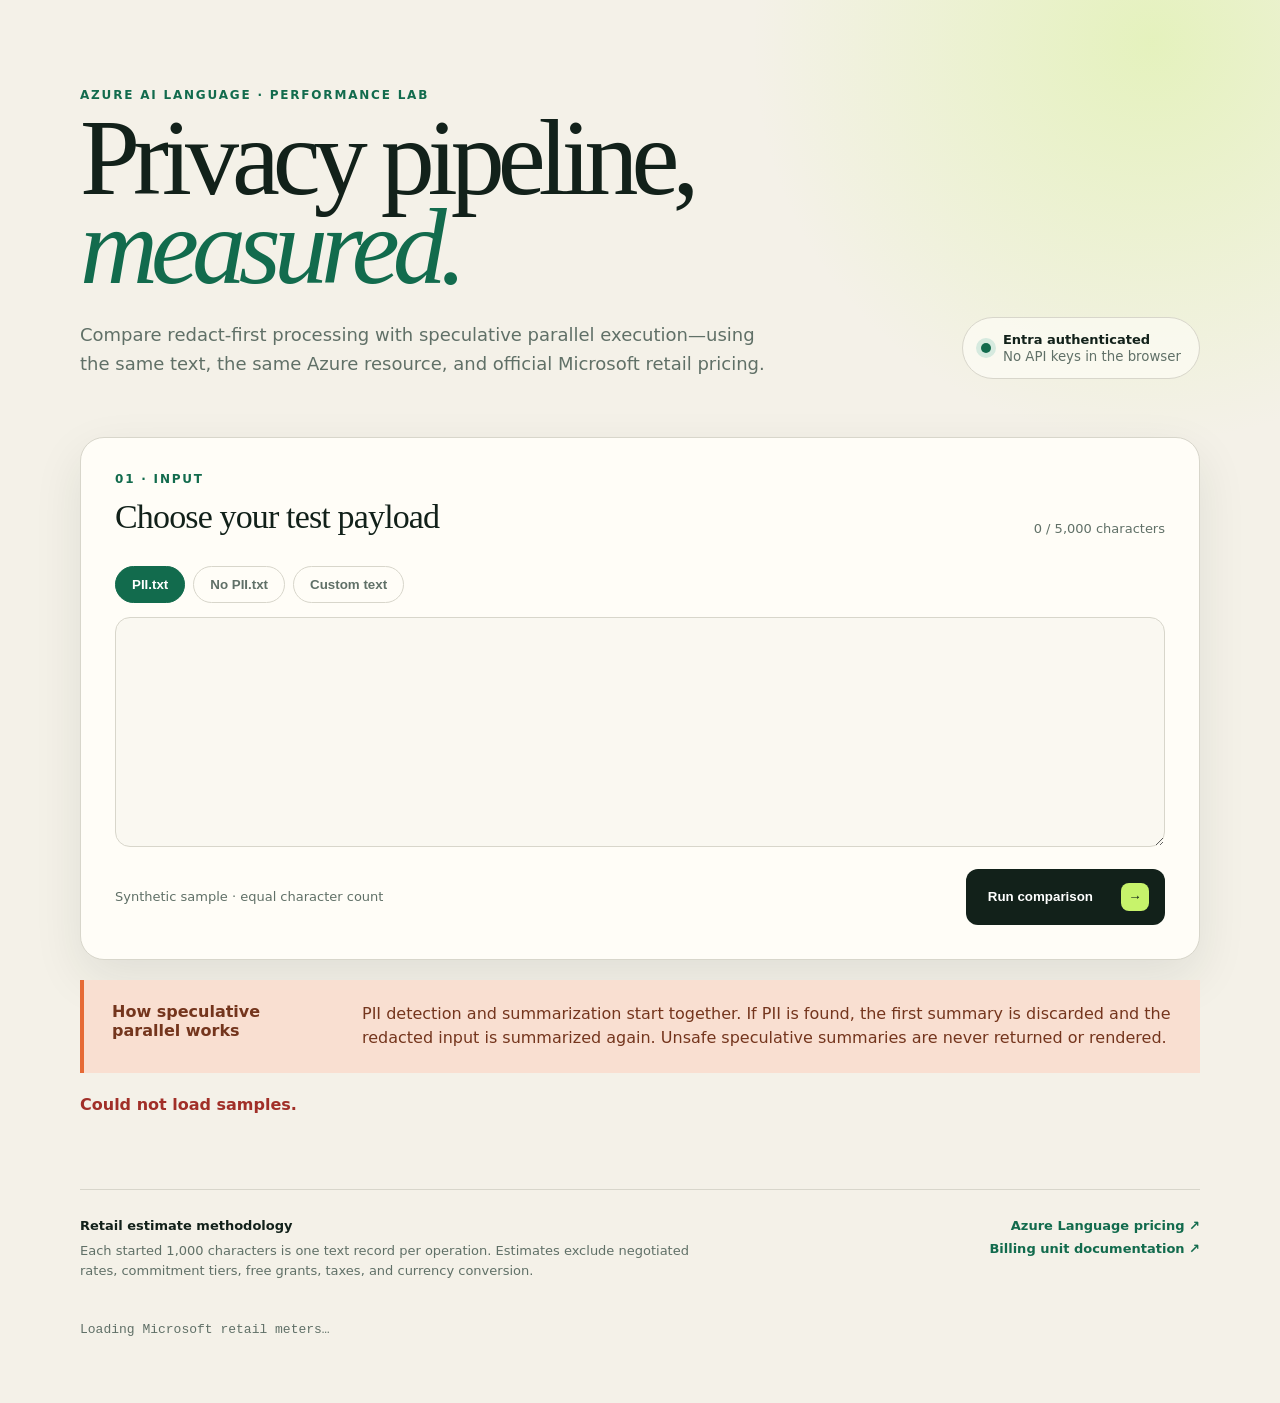
==== static/index.html @ b2132cf0 "feat: add PII pipeline benchmark dashboard Add the FastAPI benchmark, official Azure retail cost est" ====
<!doctype html>
<html lang="en">
<head>
  <meta charset="utf-8">
  <meta name="viewport" content="width=device-width, initial-scale=1">
  <title>PII Pipeline Lab</title>
  <link rel="stylesheet" href="/static/styles.css">
</head>
<body>
  <main>
    <header class="hero">
      <div>
        <p class="eyebrow">Azure AI Language · Performance Lab</p>
        <h1>Privacy pipeline,<br><span>measured.</span></h1>
        <p class="lede">Compare redact-first processing with speculative parallel execution—using the same text, the same Azure resource, and official Microsoft retail pricing.</p>
      </div>
      <div class="hero-badge">
        <span class="pulse"></span>
        <div><strong>Entra authenticated</strong><small>No API keys in the browser</small></div>
      </div>
    </header>

    <section class="panel input-panel">
      <div class="section-heading">
        <div>
          <p class="step">01 · INPUT</p>
          <h2>Choose your test payload</h2>
        </div>
        <span id="character-count" class="character-count">0 / 5,000 characters</span>
      </div>
      <div class="source-tabs" role="group" aria-label="Input source">
        <button class="source-tab active" data-source="pii">PII.txt</button>
        <button class="source-tab" data-source="no_pii">No PII.txt</button>
        <button class="source-tab" data-source="custom">Custom text</button>
      </div>
      <textarea id="input-text" maxlength="5000" aria-label="Benchmark text" spellcheck="true"></textarea>
      <div class="input-footer">
        <p id="sample-note">Synthetic sample · equal character count</p>
        <button id="run-button" class="run-button">
          <span>Run comparison</span>
          <span class="arrow">→</span>
        </button>
      </div>
    </section>

    <section class="privacy-note">
      <strong>How speculative parallel works</strong>
      <p>PII detection and summarization start together. If PII is found, the first summary is discarded and the redacted input is summarized again. Unsafe speculative summaries are never returned or rendered.</p>
    </section>

    <section id="status" class="status" aria-live="polite"></section>

    <section id="results" class="results hidden">
      <div class="section-heading results-heading">
        <div>
          <p class="step">02 · RESULTS</p>
          <h2>Price meets performance</h2>
        </div>
        <div id="speedup-badge" class="speedup-badge"></div>
      </div>

      <div class="comparison-grid">
        <article class="result-card sequential">
          <div class="card-label"><span>A</span> Sequential</div>
          <p class="pipeline-flow">PII → redact → summarize</p>
          <div class="metric"><strong id="sequential-latency">—</strong><span>total latency</span></div>
          <div class="bar-track"><div id="sequential-bar" class="bar"></div></div>
          <div class="card-stats">
            <div><span>Est. retail cost</span><strong id="sequential-cost">—</strong></div>
            <div><span>Azure calls</span><strong id="sequential-calls">—</strong></div>
            <div><span>Text records</span><strong id="sequential-records">—</strong></div>
          </div>
        </article>

        <article class="result-card parallel">
          <div class="card-label"><span>B</span> Speculative parallel</div>
          <p class="pipeline-flow">PII ∥ summarize → conditional retry</p>
          <div class="metric"><strong id="parallel-latency">—</strong><span>total latency</span></div>
          <div class="bar-track"><div id="parallel-bar" class="bar"></div></div>
          <div class="card-stats">
            <div><span>Est. retail cost</span><strong id="parallel-cost">—</strong></div>
            <div><span>Azure calls</span><strong id="parallel-calls">—</strong></div>
            <div><span>Text records</span><strong id="parallel-records">—</strong></div>
          </div>
        </article>
      </div>

      <div class="detail-grid">
        <article class="panel detail-panel">
          <p class="step">OPERATION TIMELINE</p>
          <div id="timing-table"></div>
        </article>
        <article class="panel detail-panel">
          <p class="step">PRIVACY OUTCOME</p>
          <div id="privacy-outcome"></div>
        </article>
      </div>

      <div class="summary-grid">
        <article class="panel summary-panel">
          <p class="step">SEQUENTIAL SUMMARY</p>
          <p id="sequential-summary"></p>
        </article>
        <article class="panel summary-panel">
          <p class="step">PARALLEL SUMMARY</p>
          <p id="parallel-summary"></p>
        </article>
      </div>

      <article id="redacted-panel" class="panel redacted-panel">
        <p class="step">REDACTED INPUT</p>
        <p id="redacted-text"></p>
      </article>
    </section>

    <footer>
      <div>
        <strong>Retail estimate methodology</strong>
        <p>Each started 1,000 characters is one text record per operation. Estimates exclude negotiated rates, commitment tiers, free grants, taxes, and currency conversion.</p>
      </div>
      <div class="source-links">
        <a id="pricing-link" href="https://azure.microsoft.com/pricing/details/language/" target="_blank" rel="noreferrer">Azure Language pricing ↗</a>
        <a id="limits-link" href="https://learn.microsoft.com/azure/ai-services/language-service/concepts/data-limits" target="_blank" rel="noreferrer">Billing unit documentation ↗</a>
      </div>
      <p id="meter-note" class="meter-note">Loading Microsoft retail meters…</p>
    </footer>
  </main>
  <script src="/static/app.js" defer></script>
</body>
</html>
---- static/styles.css ----
:root {
  --ink: #12211a;
  --muted: #607067;
  --paper: #f4f1e8;
  --panel: #fffdf7;
  --line: #d8d6cb;
  --green: #126b4d;
  --green-soft: #d6eadf;
  --lime: #c7f36b;
  --orange: #e66a35;
  --orange-soft: #f9dfd1;
  --shadow: 0 18px 50px rgba(24, 45, 34, .09);
}

* { box-sizing: border-box; }
body {
  margin: 0;
  color: var(--ink);
  background:
    radial-gradient(circle at 90% 3%, rgba(199, 243, 107, .34), transparent 25rem),
    var(--paper);
  font-family: Inter, ui-sans-serif, system-ui, -apple-system, BlinkMacSystemFont, "Segoe UI", sans-serif;
}
main { width: min(1120px, calc(100% - 40px)); margin: 0 auto; }
.hero {
  display: grid;
  grid-template-columns: 1fr auto;
  align-items: end;
  gap: 32px;
  padding: 88px 0 58px;
}
.eyebrow, .step {
  margin: 0 0 12px;
  color: var(--green);
  font-size: 12px;
  font-weight: 800;
  letter-spacing: .15em;
  text-transform: uppercase;
}
h1 {
  max-width: 760px;
  margin: 0;
  font-family: Georgia, "Times New Roman", serif;
  font-size: clamp(56px, 9vw, 108px);
  font-weight: 500;
  letter-spacing: -.065em;
  line-height: .82;
}
h1 span { color: var(--green); font-style: italic; }
.lede { max-width: 690px; margin: 30px 0 0; color: var(--muted); font-size: 18px; line-height: 1.6; }
.hero-badge {
  display: flex;
  gap: 12px;
  align-items: center;
  padding: 14px 18px;
  border: 1px solid var(--line);
  border-radius: 100px;
  background: rgba(255, 253, 247, .65);
  white-space: nowrap;
}
.hero-badge strong, .hero-badge small { display: block; }
.hero-badge strong { font-size: 13px; }
.hero-badge small { margin-top: 2px; color: var(--muted); }
.pulse { width: 10px; height: 10px; border-radius: 50%; background: var(--green); box-shadow: 0 0 0 5px var(--green-soft); }
.panel {
  border: 1px solid var(--line);
  border-radius: 24px;
  background: var(--panel);
  box-shadow: var(--shadow);
}
.input-panel { padding: 34px; }
.section-heading { display: flex; justify-content: space-between; gap: 24px; align-items: end; }
h2 { margin: 0; font-family: Georgia, serif; font-size: 34px; font-weight: 500; letter-spacing: -.025em; }
.character-count { color: var(--muted); font-size: 13px; }
.source-tabs { display: flex; gap: 8px; margin: 30px 0 14px; }
.source-tab {
  padding: 10px 16px;
  border: 1px solid var(--line);
  border-radius: 99px;
  color: var(--muted);
  background: transparent;
  cursor: pointer;
  font-weight: 700;
}
.source-tab.active { color: white; border-color: var(--green); background: var(--green); }
textarea {
  width: 100%;
  min-height: 230px;
  resize: vertical;
  padding: 24px;
  border: 1px solid var(--line);
  border-radius: 15px;
  outline: none;
  color: var(--ink);
  background: #faf8f1;
  font: 16px/1.65 ui-monospace, SFMono-Regular, Menlo, monospace;
}
textarea:focus { border-color: var(--green); box-shadow: 0 0 0 3px var(--green-soft); }
.input-footer { display: flex; align-items: center; justify-content: space-between; gap: 18px; margin-top: 18px; }
.input-footer p { margin: 0; color: var(--muted); font-size: 13px; }
.run-button {
  display: flex;
  align-items: center;
  gap: 28px;
  padding: 14px 16px 14px 22px;
  border: 0;
  border-radius: 12px;
  color: white;
  background: var(--ink);
  cursor: pointer;
  font-weight: 800;
}
.run-button:hover { background: var(--green); }
.run-button:disabled { cursor: wait; opacity: .65; }
.arrow { display: grid; width: 28px; height: 28px; place-items: center; border-radius: 8px; color: var(--ink); background: var(--lime); }
.privacy-note {
  display: grid;
  grid-template-columns: 220px 1fr;
  gap: 30px;
  margin: 20px 0 70px;
  padding: 22px 28px;
  border-left: 4px solid var(--orange);
  color: #74351d;
  background: var(--orange-soft);
}
.privacy-note p { margin: 0; line-height: 1.55; }
.status { min-height: 24px; margin: -48px 0 30px; color: var(--green); font-weight: 700; }
.status.error { color: #a12f28; }
.hidden { display: none; }
.results-heading { margin-bottom: 24px; }
.speedup-badge { padding: 10px 16px; border-radius: 99px; color: var(--green); background: var(--green-soft); font-weight: 800; }
.comparison-grid, .detail-grid, .summary-grid { display: grid; grid-template-columns: 1fr 1fr; gap: 20px; }
.result-card { padding: 30px; border-radius: 24px; color: white; box-shadow: var(--shadow); }
.result-card.sequential { background: var(--ink); }
.result-card.parallel { color: var(--ink); background: var(--lime); }
.card-label { display: flex; gap: 10px; align-items: center; font-weight: 800; }
.card-label span { display: grid; width: 28px; height: 28px; place-items: center; border: 1px solid currentColor; border-radius: 50%; }
.pipeline-flow { margin: 12px 0 38px; opacity: .68; font: 13px ui-monospace, monospace; }
.metric strong { display: block; font-family: Georgia, serif; font-size: 55px; font-weight: 500; letter-spacing: -.04em; }
.metric span { opacity: .7; font-size: 13px; }
.bar-track { height: 9px; margin: 22px 0 30px; overflow: hidden; border-radius: 10px; background: rgba(255,255,255,.17); }
.parallel .bar-track { background: rgba(18,33,26,.13); }
.bar { width: 0; height: 100%; border-radius: inherit; background: var(--lime); transition: width .8s ease; }
.parallel .bar { background: var(--green); }
.card-stats { display: grid; grid-template-columns: repeat(3, 1fr); gap: 14px; padding-top: 22px; border-top: 1px solid rgba(255,255,255,.2); }
.parallel .card-stats { border-color: rgba(18,33,26,.15); }
.card-stats span, .card-stats strong { display: block; }
.card-stats span { margin-bottom: 5px; opacity: .65; font-size: 11px; text-transform: uppercase; }
.card-stats strong { font-size: 16px; }
.detail-grid, .summary-grid { margin-top: 20px; }
.detail-panel, .summary-panel, .redacted-panel { padding: 28px; box-shadow: none; }
.timing-row { display: grid; grid-template-columns: 1fr auto; gap: 12px; padding: 12px 0; border-bottom: 1px solid var(--line); }
.timing-row:last-child { border: 0; }
.timing-row span { color: var(--muted); }
.outcome-pill { display: inline-block; margin-bottom: 16px; padding: 8px 12px; border-radius: 8px; color: #74351d; background: var(--orange-soft); font-weight: 800; }
.outcome-pill.safe { color: var(--green); background: var(--green-soft); }
.detail-panel p:last-child, .summary-panel p:last-child, .redacted-panel p:last-child { margin-bottom: 0; line-height: 1.65; }
.redacted-panel { margin-top: 20px; overflow-wrap: anywhere; }
footer {
  display: grid;
  grid-template-columns: 1fr auto;
  gap: 32px;
  margin: 70px 0 35px;
  padding: 28px 0;
  border-top: 1px solid var(--line);
  color: var(--muted);
  font-size: 13px;
}
footer strong { color: var(--ink); }
footer p { max-width: 650px; margin: 8px 0 0; line-height: 1.5; }
.source-links { display: flex; flex-direction: column; gap: 8px; align-items: end; }
.source-links a { color: var(--green); font-weight: 700; text-decoration: none; }
.meter-note { grid-column: 1 / -1; font-family: ui-monospace, monospace; }
@media (max-width: 760px) {
  main { width: min(100% - 24px, 1120px); }
  .hero { grid-template-columns: 1fr; padding-top: 55px; }
  .hero-badge { width: fit-content; }
  .section-heading, .input-footer { align-items: start; flex-direction: column; }
  .run-button { width: 100%; justify-content: space-between; }
  .privacy-note { grid-template-columns: 1fr; gap: 8px; }
  .comparison-grid, .detail-grid, .summary-grid { grid-template-columns: 1fr; }
  .card-stats { gap: 8px; }
  footer { grid-template-columns: 1fr; }
  .source-links { align-items: start; }
}
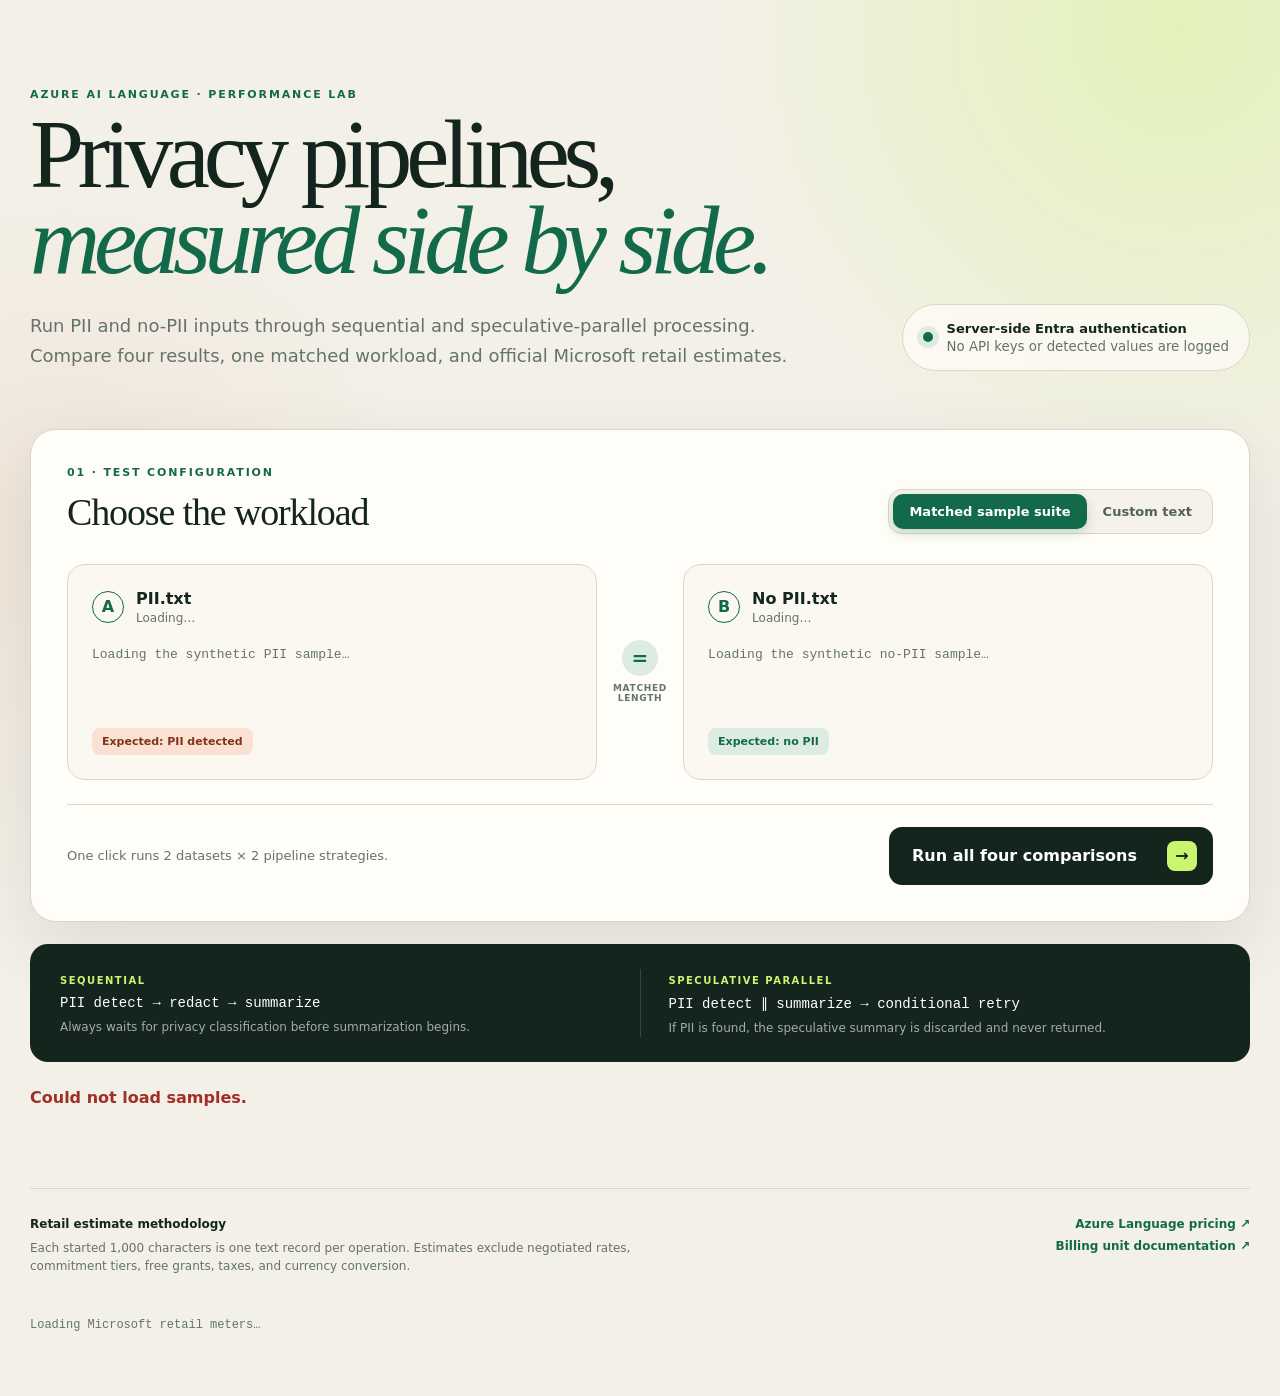
==== commit f4e49f9d: "feat: add four-way PII pipeline comparison Benchmark equal-size PII and no-PII fixtures across seque" ====
--- a/static/index.html
+++ b/static/index.html
@@ -3,114 +3,106 @@
 <head>
   <meta charset="utf-8">
   <meta name="viewport" content="width=device-width, initial-scale=1">
+  <meta name="description" content="Compare sequential and speculative parallel Azure AI Language privacy pipelines.">
   <title>PII Pipeline Lab</title>
+  <link rel="icon" href="data:image/svg+xml,%3Csvg xmlns='http://www.w3.org/2000/svg' viewBox='0 0 64 64'%3E%3Crect width='64' height='64' rx='14' fill='%2313251d'/%3E%3Cpath d='M18 16h17c9 0 15 5 15 13S44 42 35 42h-7v8H18V16zm10 9v8h7c3 0 5-1 5-4s-2-4-5-4h-7z' fill='%23c9f56f'/%3E%3C/svg%3E">
   <link rel="stylesheet" href="/static/styles.css">
 </head>
 <body>
   <main>
     <header class="hero">
-      <div>
+      <div class="hero-copy">
         <p class="eyebrow">Azure AI Language · Performance Lab</p>
-        <h1>Privacy pipeline,<br><span>measured.</span></h1>
-        <p class="lede">Compare redact-first processing with speculative parallel execution—using the same text, the same Azure resource, and official Microsoft retail pricing.</p>
+        <h1>Privacy pipelines,<br><span>measured side by side.</span></h1>
+        <p class="lede">Run PII and no-PII inputs through sequential and speculative-parallel processing. Compare four results, one matched workload, and official Microsoft retail estimates.</p>
       </div>
-      <div class="hero-badge">
-        <span class="pulse"></span>
-        <div><strong>Entra authenticated</strong><small>No API keys in the browser</small></div>
+      <div class="trust-card">
+        <span class="pulse" aria-hidden="true"></span>
+        <div>
+          <strong>Server-side Entra authentication</strong>
+          <small>No API keys or detected values are logged</small>
+        </div>
       </div>
     </header>
 
-    <section class="panel input-panel">
+    <section class="panel launch-panel">
       <div class="section-heading">
         <div>
-          <p class="step">01 · INPUT</p>
-          <h2>Choose your test payload</h2>
+          <p class="step">01 · TEST CONFIGURATION</p>
+          <h2>Choose the workload</h2>
         </div>
+        <div class="mode-switch" role="group" aria-label="Benchmark mode">
+          <button class="mode-button active" data-mode="suite">Matched sample suite</button>
+          <button class="mode-button" data-mode="custom">Custom text</button>
+        </div>
+      </div>
+
+      <div id="suite-config" class="suite-config">
+        <div class="sample-pair">
+          <article class="sample-card pii-sample">
+            <div class="sample-title">
+              <span class="sample-index">A</span>
+              <div><strong>PII.txt</strong><small id="pii-count">Loading…</small></div>
+            </div>
+            <p id="pii-preview">Loading the synthetic PII sample…</p>
+            <span class="sample-tag risk">Expected: PII detected</span>
+          </article>
+          <div class="equal-marker" aria-label="Equal character counts">
+            <span>=</span>
+            <small>matched<br>length</small>
+          </div>
+          <article class="sample-card safe-sample">
+            <div class="sample-title">
+              <span class="sample-index">B</span>
+              <div><strong>No PII.txt</strong><small id="no-pii-count">Loading…</small></div>
+            </div>
+            <p id="no-pii-preview">Loading the synthetic no-PII sample…</p>
+            <span class="sample-tag safe">Expected: no PII</span>
+          </article>
+        </div>
+      </div>
+
+      <div id="custom-config" class="custom-config hidden">
+        <label for="input-text">Text sent to both pipeline strategies</label>
+        <textarea id="input-text" maxlength="5000" spellcheck="true" placeholder="Paste up to 5,000 characters…"></textarea>
         <span id="character-count" class="character-count">0 / 5,000 characters</span>
       </div>
-      <div class="source-tabs" role="group" aria-label="Input source">
-        <button class="source-tab active" data-source="pii">PII.txt</button>
-        <button class="source-tab" data-source="no_pii">No PII.txt</button>
-        <button class="source-tab" data-source="custom">Custom text</button>
-      </div>
-      <textarea id="input-text" maxlength="5000" aria-label="Benchmark text" spellcheck="true"></textarea>
-      <div class="input-footer">
-        <p id="sample-note">Synthetic sample · equal character count</p>
+
+      <div class="launch-footer">
+        <p id="run-note">One click runs 2 datasets × 2 pipeline strategies.</p>
         <button id="run-button" class="run-button">
-          <span>Run comparison</span>
-          <span class="arrow">→</span>
+          <span id="run-label">Run all four comparisons</span>
+          <span class="arrow" aria-hidden="true">→</span>
         </button>
       </div>
     </section>
 
-    <section class="privacy-note">
-      <strong>How speculative parallel works</strong>
-      <p>PII detection and summarization start together. If PII is found, the first summary is discarded and the redacted input is summarized again. Unsafe speculative summaries are never returned or rendered.</p>
+    <section class="method-strip">
+      <article>
+        <span>Sequential</span>
+        <strong>PII detect → redact → summarize</strong>
+        <p>Always waits for privacy classification before summarization begins.</p>
+      </article>
+      <div class="method-divider" aria-hidden="true"></div>
+      <article>
+        <span>Speculative parallel</span>
+        <strong>PII detect ∥ summarize → conditional retry</strong>
+        <p>If PII is found, the speculative summary is discarded and never returned.</p>
+      </article>
     </section>
 
     <section id="status" class="status" aria-live="polite"></section>
 
-    <section id="results" class="results hidden">
+    <section id="results" class="results hidden" aria-live="polite">
       <div class="section-heading results-heading">
         <div>
-          <p class="step">02 · RESULTS</p>
+          <p class="step">02 · MEASURED RESULTS</p>
           <h2>Price meets performance</h2>
         </div>
-        <div id="speedup-badge" class="speedup-badge"></div>
+        <span id="result-context" class="result-context"></span>
       </div>
-
-      <div class="comparison-grid">
-        <article class="result-card sequential">
-          <div class="card-label"><span>A</span> Sequential</div>
-          <p class="pipeline-flow">PII → redact → summarize</p>
-          <div class="metric"><strong id="sequential-latency">—</strong><span>total latency</span></div>
-          <div class="bar-track"><div id="sequential-bar" class="bar"></div></div>
-          <div class="card-stats">
-            <div><span>Est. retail cost</span><strong id="sequential-cost">—</strong></div>
-            <div><span>Azure calls</span><strong id="sequential-calls">—</strong></div>
-            <div><span>Text records</span><strong id="sequential-records">—</strong></div>
-          </div>
-        </article>
-
-        <article class="result-card parallel">
-          <div class="card-label"><span>B</span> Speculative parallel</div>
-          <p class="pipeline-flow">PII ∥ summarize → conditional retry</p>
-          <div class="metric"><strong id="parallel-latency">—</strong><span>total latency</span></div>
-          <div class="bar-track"><div id="parallel-bar" class="bar"></div></div>
-          <div class="card-stats">
-            <div><span>Est. retail cost</span><strong id="parallel-cost">—</strong></div>
-            <div><span>Azure calls</span><strong id="parallel-calls">—</strong></div>
-            <div><span>Text records</span><strong id="parallel-records">—</strong></div>
-          </div>
-        </article>
-      </div>
-
-      <div class="detail-grid">
-        <article class="panel detail-panel">
-          <p class="step">OPERATION TIMELINE</p>
-          <div id="timing-table"></div>
-        </article>
-        <article class="panel detail-panel">
-          <p class="step">PRIVACY OUTCOME</p>
-          <div id="privacy-outcome"></div>
-        </article>
-      </div>
-
-      <div class="summary-grid">
-        <article class="panel summary-panel">
-          <p class="step">SEQUENTIAL SUMMARY</p>
-          <p id="sequential-summary"></p>
-        </article>
-        <article class="panel summary-panel">
-          <p class="step">PARALLEL SUMMARY</p>
-          <p id="parallel-summary"></p>
-        </article>
-      </div>
-
-      <article id="redacted-panel" class="panel redacted-panel">
-        <p class="step">REDACTED INPUT</p>
-        <p id="redacted-text"></p>
-      </article>
+      <div id="aggregate-metrics" class="aggregate-metrics"></div>
+      <div id="dataset-results" class="dataset-results"></div>
     </section>
 
     <footer>
--- a/static/styles.css
+++ b/static/styles.css
@@ -1,185 +1,286 @@
 :root {
-  --ink: #12211a;
-  --muted: #607067;
-  --paper: #f4f1e8;
+  --ink: #13251d;
+  --muted: #64736b;
+  --paper: #f3f0e7;
   --panel: #fffdf7;
-  --line: #d8d6cb;
-  --green: #126b4d;
-  --green-soft: #d6eadf;
-  --lime: #c7f36b;
-  --orange: #e66a35;
-  --orange-soft: #f9dfd1;
-  --shadow: 0 18px 50px rgba(24, 45, 34, .09);
+  --line: #d9d7cc;
+  --green: #126a4b;
+  --green-dark: #0d4f39;
+  --green-soft: #dcece3;
+  --lime: #c9f56f;
+  --orange: #dc6533;
+  --orange-soft: #fae1d3;
+  --shadow: 0 24px 70px rgba(22, 42, 32, .1);
 }
 
 * { box-sizing: border-box; }
+html { scroll-behavior: smooth; }
 body {
   margin: 0;
   color: var(--ink);
   background:
-    radial-gradient(circle at 90% 3%, rgba(199, 243, 107, .34), transparent 25rem),
+    radial-gradient(circle at 92% 2%, rgba(201, 245, 111, .38), transparent 29rem),
+    radial-gradient(circle at 5% 38%, rgba(220, 101, 51, .08), transparent 22rem),
     var(--paper);
   font-family: Inter, ui-sans-serif, system-ui, -apple-system, BlinkMacSystemFont, "Segoe UI", sans-serif;
 }
-main { width: min(1120px, calc(100% - 40px)); margin: 0 auto; }
+button, textarea { font: inherit; }
+button:focus-visible, textarea:focus-visible { outline: 3px solid rgba(18, 106, 75, .24); outline-offset: 2px; }
+main { width: min(1220px, calc(100% - 48px)); margin: 0 auto; }
+.hidden { display: none !important; }
+
 .hero {
   display: grid;
-  grid-template-columns: 1fr auto;
+  grid-template-columns: minmax(0, 1fr) auto;
   align-items: end;
-  gap: 32px;
+  gap: 40px;
   padding: 88px 0 58px;
 }
 .eyebrow, .step {
-  margin: 0 0 12px;
+  margin: 0 0 11px;
   color: var(--green);
-  font-size: 12px;
-  font-weight: 800;
-  letter-spacing: .15em;
+  font-size: 11px;
+  font-weight: 850;
+  letter-spacing: .17em;
   text-transform: uppercase;
 }
 h1 {
-  max-width: 760px;
+  max-width: 940px;
   margin: 0;
   font-family: Georgia, "Times New Roman", serif;
-  font-size: clamp(56px, 9vw, 108px);
+  font-size: clamp(54px, 7.6vw, 102px);
   font-weight: 500;
   letter-spacing: -.065em;
-  line-height: .82;
+  line-height: .88;
 }
 h1 span { color: var(--green); font-style: italic; }
-.lede { max-width: 690px; margin: 30px 0 0; color: var(--muted); font-size: 18px; line-height: 1.6; }
-.hero-badge {
+.lede { max-width: 760px; margin: 28px 0 0; color: var(--muted); font-size: 18px; line-height: 1.65; }
+.trust-card {
   display: flex;
-  gap: 12px;
+  gap: 14px;
   align-items: center;
-  padding: 14px 18px;
+  padding: 16px 20px;
   border: 1px solid var(--line);
   border-radius: 100px;
-  background: rgba(255, 253, 247, .65);
+  background: rgba(255, 253, 247, .72);
+  backdrop-filter: blur(10px);
   white-space: nowrap;
 }
-.hero-badge strong, .hero-badge small { display: block; }
-.hero-badge strong { font-size: 13px; }
-.hero-badge small { margin-top: 2px; color: var(--muted); }
-.pulse { width: 10px; height: 10px; border-radius: 50%; background: var(--green); box-shadow: 0 0 0 5px var(--green-soft); }
+.trust-card strong, .trust-card small { display: block; }
+.trust-card strong { font-size: 13px; }
+.trust-card small { margin-top: 3px; color: var(--muted); }
+.pulse { width: 10px; height: 10px; border-radius: 50%; background: var(--green); box-shadow: 0 0 0 6px var(--green-soft); }
+
 .panel {
   border: 1px solid var(--line);
-  border-radius: 24px;
+  border-radius: 26px;
   background: var(--panel);
   box-shadow: var(--shadow);
 }
-.input-panel { padding: 34px; }
+.launch-panel { padding: 36px; }
 .section-heading { display: flex; justify-content: space-between; gap: 24px; align-items: end; }
-h2 { margin: 0; font-family: Georgia, serif; font-size: 34px; font-weight: 500; letter-spacing: -.025em; }
-.character-count { color: var(--muted); font-size: 13px; }
-.source-tabs { display: flex; gap: 8px; margin: 30px 0 14px; }
-.source-tab {
+h2 { margin: 0; font-family: Georgia, serif; font-size: 38px; font-weight: 500; letter-spacing: -.03em; }
+.mode-switch { display: flex; padding: 4px; border: 1px solid var(--line); border-radius: 14px; background: #f5f2e9; }
+.mode-button {
   padding: 10px 16px;
-  border: 1px solid var(--line);
-  border-radius: 99px;
-  color: var(--muted);
+  border: 0;
+  border-radius: 10px;
+  color: #536159;
   background: transparent;
   cursor: pointer;
-  font-weight: 700;
-}
-.source-tab.active { color: white; border-color: var(--green); background: var(--green); }
+  font-size: 13px;
+  font-weight: 800;
+}
+.mode-button.active { color: white; background: var(--green); box-shadow: 0 4px 12px rgba(18, 106, 75, .2); }
+.suite-config { margin-top: 30px; }
+.sample-pair { display: grid; grid-template-columns: 1fr auto 1fr; align-items: stretch; gap: 16px; }
+.sample-card { padding: 24px; border: 1px solid var(--line); border-radius: 18px; background: #faf8f1; }
+.sample-title { display: flex; gap: 12px; align-items: center; }
+.sample-title strong, .sample-title small { display: block; }
+.sample-title small { margin-top: 3px; color: var(--muted); font-size: 12px; }
+.sample-index, .dataset-number, .pipeline-icon {
+  display: grid;
+  flex: 0 0 auto;
+  width: 32px;
+  height: 32px;
+  place-items: center;
+  border-radius: 50%;
+  font-weight: 850;
+}
+.sample-index { color: var(--green); border: 1px solid var(--green); }
+.sample-card p {
+  display: -webkit-box;
+  min-height: 63px;
+  margin: 20px 0;
+  overflow: hidden;
+  color: var(--muted);
+  font: 13px/1.6 ui-monospace, SFMono-Regular, Menlo, monospace;
+  -webkit-box-orient: vertical;
+  -webkit-line-clamp: 3;
+}
+.sample-tag { display: inline-block; padding: 7px 10px; border-radius: 8px; font-size: 11px; font-weight: 850; }
+.sample-tag.risk { color: #803416; background: var(--orange-soft); }
+.sample-tag.safe { color: var(--green); background: var(--green-soft); }
+.equal-marker { display: grid; align-content: center; justify-items: center; color: var(--muted); text-align: center; }
+.equal-marker span { display: grid; width: 36px; height: 36px; place-items: center; border-radius: 50%; color: var(--green); background: var(--green-soft); font-size: 20px; font-weight: 900; }
+.equal-marker small { margin-top: 7px; font-size: 9px; font-weight: 850; letter-spacing: .08em; text-transform: uppercase; }
+.custom-config { position: relative; margin-top: 28px; }
+.custom-config label { display: block; margin-bottom: 10px; font-size: 13px; font-weight: 800; }
 textarea {
   width: 100%;
   min-height: 230px;
   resize: vertical;
-  padding: 24px;
+  padding: 22px;
   border: 1px solid var(--line);
   border-radius: 15px;
-  outline: none;
   color: var(--ink);
   background: #faf8f1;
-  font: 16px/1.65 ui-monospace, SFMono-Regular, Menlo, monospace;
-}
-textarea:focus { border-color: var(--green); box-shadow: 0 0 0 3px var(--green-soft); }
-.input-footer { display: flex; align-items: center; justify-content: space-between; gap: 18px; margin-top: 18px; }
-.input-footer p { margin: 0; color: var(--muted); font-size: 13px; }
+  font: 15px/1.65 ui-monospace, SFMono-Regular, Menlo, monospace;
+}
+.character-count { display: block; margin-top: 8px; color: var(--muted); font-size: 12px; text-align: right; }
+.launch-footer { display: flex; align-items: center; justify-content: space-between; gap: 20px; margin-top: 24px; padding-top: 22px; border-top: 1px solid var(--line); }
+.launch-footer p { margin: 0; color: var(--muted); font-size: 13px; }
 .run-button {
   display: flex;
   align-items: center;
-  gap: 28px;
-  padding: 14px 16px 14px 22px;
+  gap: 30px;
+  padding: 14px 16px 14px 23px;
   border: 0;
-  border-radius: 12px;
+  border-radius: 13px;
   color: white;
   background: var(--ink);
   cursor: pointer;
-  font-weight: 800;
-}
-.run-button:hover { background: var(--green); }
-.run-button:disabled { cursor: wait; opacity: .65; }
-.arrow { display: grid; width: 28px; height: 28px; place-items: center; border-radius: 8px; color: var(--ink); background: var(--lime); }
-.privacy-note {
-  display: grid;
-  grid-template-columns: 220px 1fr;
-  gap: 30px;
-  margin: 20px 0 70px;
-  padding: 22px 28px;
-  border-left: 4px solid var(--orange);
-  color: #74351d;
-  background: var(--orange-soft);
-}
-.privacy-note p { margin: 0; line-height: 1.55; }
-.status { min-height: 24px; margin: -48px 0 30px; color: var(--green); font-weight: 700; }
+  font-weight: 850;
+  transition: transform .2s ease, background .2s ease;
+}
+.run-button:hover { transform: translateY(-2px); background: var(--green); }
+.run-button:disabled { cursor: wait; opacity: .6; transform: none; }
+.arrow { display: grid; width: 30px; height: 30px; place-items: center; border-radius: 8px; color: var(--ink); background: var(--lime); }
+
+.method-strip {
+  display: grid;
+  grid-template-columns: 1fr auto 1fr;
+  gap: 28px;
+  margin: 22px 0 72px;
+  padding: 25px 30px;
+  border-radius: 18px;
+  color: white;
+  background: var(--ink);
+}
+.method-strip article > span { color: var(--lime); font-size: 10px; font-weight: 850; letter-spacing: .15em; text-transform: uppercase; }
+.method-strip strong { display: block; margin: 7px 0; font: 14px ui-monospace, monospace; }
+.method-strip p { margin: 0; color: rgba(255,255,255,.62); font-size: 12px; line-height: 1.5; }
+.method-divider { width: 1px; background: rgba(255,255,255,.15); }
+.status { min-height: 24px; margin: -46px 0 30px; color: var(--green); font-weight: 800; }
 .status.error { color: #a12f28; }
-.hidden { display: none; }
-.results-heading { margin-bottom: 24px; }
-.speedup-badge { padding: 10px 16px; border-radius: 99px; color: var(--green); background: var(--green-soft); font-weight: 800; }
-.comparison-grid, .detail-grid, .summary-grid { display: grid; grid-template-columns: 1fr 1fr; gap: 20px; }
-.result-card { padding: 30px; border-radius: 24px; color: white; box-shadow: var(--shadow); }
-.result-card.sequential { background: var(--ink); }
-.result-card.parallel { color: var(--ink); background: var(--lime); }
-.card-label { display: flex; gap: 10px; align-items: center; font-weight: 800; }
-.card-label span { display: grid; width: 28px; height: 28px; place-items: center; border: 1px solid currentColor; border-radius: 50%; }
-.pipeline-flow { margin: 12px 0 38px; opacity: .68; font: 13px ui-monospace, monospace; }
-.metric strong { display: block; font-family: Georgia, serif; font-size: 55px; font-weight: 500; letter-spacing: -.04em; }
-.metric span { opacity: .7; font-size: 13px; }
-.bar-track { height: 9px; margin: 22px 0 30px; overflow: hidden; border-radius: 10px; background: rgba(255,255,255,.17); }
-.parallel .bar-track { background: rgba(18,33,26,.13); }
-.bar { width: 0; height: 100%; border-radius: inherit; background: var(--lime); transition: width .8s ease; }
-.parallel .bar { background: var(--green); }
-.card-stats { display: grid; grid-template-columns: repeat(3, 1fr); gap: 14px; padding-top: 22px; border-top: 1px solid rgba(255,255,255,.2); }
-.parallel .card-stats { border-color: rgba(18,33,26,.15); }
-.card-stats span, .card-stats strong { display: block; }
-.card-stats span { margin-bottom: 5px; opacity: .65; font-size: 11px; text-transform: uppercase; }
-.card-stats strong { font-size: 16px; }
-.detail-grid, .summary-grid { margin-top: 20px; }
-.detail-panel, .summary-panel, .redacted-panel { padding: 28px; box-shadow: none; }
-.timing-row { display: grid; grid-template-columns: 1fr auto; gap: 12px; padding: 12px 0; border-bottom: 1px solid var(--line); }
-.timing-row:last-child { border: 0; }
-.timing-row span { color: var(--muted); }
-.outcome-pill { display: inline-block; margin-bottom: 16px; padding: 8px 12px; border-radius: 8px; color: #74351d; background: var(--orange-soft); font-weight: 800; }
-.outcome-pill.safe { color: var(--green); background: var(--green-soft); }
-.detail-panel p:last-child, .summary-panel p:last-child, .redacted-panel p:last-child { margin-bottom: 0; line-height: 1.65; }
-.redacted-panel { margin-top: 20px; overflow-wrap: anywhere; }
+
+.results-heading { margin-bottom: 22px; }
+.result-context { padding: 10px 14px; border-radius: 99px; color: var(--green); background: var(--green-soft); font-size: 12px; font-weight: 850; }
+.aggregate-metrics { display: grid; grid-template-columns: repeat(4, 1fr); gap: 12px; margin-bottom: 36px; }
+.aggregate-card { padding: 20px; border: 1px solid var(--line); border-radius: 16px; background: rgba(255,253,247,.72); }
+.aggregate-card span, .aggregate-card strong, .aggregate-card small { display: block; }
+.aggregate-card span { color: var(--muted); font-size: 10px; font-weight: 800; letter-spacing: .08em; text-transform: uppercase; }
+.aggregate-card strong { margin: 9px 0 4px; font-family: Georgia, serif; font-size: 25px; font-weight: 500; }
+.aggregate-card small { color: var(--muted); font-size: 11px; line-height: 1.4; }
+.dataset-results { display: grid; gap: 30px; }
+.dataset-section { padding: 30px; border: 1px solid var(--line); border-radius: 26px; background: rgba(255,253,247,.7); box-shadow: var(--shadow); }
+.dataset-heading, .dataset-heading > div:first-child { display: flex; align-items: center; justify-content: space-between; gap: 14px; }
+.dataset-heading { margin-bottom: 20px; }
+.dataset-heading h3 { margin: 0; font-family: Georgia, serif; font-size: 30px; font-weight: 500; }
+.dataset-heading .step { margin-bottom: 4px; }
+.dataset-number { color: white; background: var(--orange); }
+.no-pii .dataset-number { background: var(--green); }
+.comparison-pill { padding: 9px 13px; border-radius: 99px; font-size: 12px; font-weight: 850; }
+.comparison-pill.positive { color: var(--green); background: var(--green-soft); }
+.comparison-pill.negative { color: #803416; background: var(--orange-soft); }
+.original-input { padding: 22px; border: 1px solid var(--line); border-radius: 16px; background: #faf8f1; }
+.original-heading { display: flex; align-items: center; justify-content: space-between; gap: 14px; margin-bottom: 14px; }
+.original-heading strong { font-size: 13px; }
+.risk-label, .safe-label { font-size: 11px; font-weight: 850; }
+.risk-label { color: #9a3d16; }
+.safe-label { color: var(--green); }
+.annotated-text { margin: 0; color: #33463d; font: 13px/1.85 ui-monospace, SFMono-Regular, Menlo, monospace; overflow-wrap: anywhere; }
+.pii-mark { padding: 2px 3px; border-radius: 4px; color: #762d11; background: #ffc8a8; box-shadow: inset 0 -1px 0 #dc6533; }
+.pii-legend { display: flex; flex-wrap: wrap; gap: 8px; margin-top: 16px; padding-top: 14px; border-top: 1px solid var(--line); }
+.pii-legend span { display: flex; align-items: center; gap: 6px; color: var(--muted); font-size: 10px; font-weight: 750; }
+.pii-legend i { width: 9px; height: 9px; border-radius: 2px; background: #ffc8a8; box-shadow: inset 0 -1px 0 #dc6533; }
+.pipeline-grid { display: grid; grid-template-columns: 1fr 1fr; gap: 16px; margin-top: 16px; }
+.pipeline-card { position: relative; min-width: 0; padding: 25px; border-radius: 20px; overflow: hidden; }
+.pipeline-card.sequential { color: white; background: var(--ink); }
+.pipeline-card.parallel { color: var(--ink); background: var(--lime); }
+.pipeline-title { display: flex; gap: 11px; align-items: center; }
+.pipeline-title strong, .pipeline-title small { display: block; }
+.pipeline-title small { margin-top: 4px; opacity: .62; font: 11px ui-monospace, monospace; }
+.pipeline-icon { border: 1px solid currentColor; font-size: 12px; }
+.primary-metric { margin: 27px 0 22px; }
+.primary-metric strong, .primary-metric span { display: block; }
+.primary-metric strong { font-family: Georgia, serif; font-size: 48px; font-weight: 500; letter-spacing: -.035em; }
+.primary-metric span { margin-top: 2px; opacity: .62; font-size: 11px; text-transform: uppercase; }
+.pipeline-stats { display: grid; grid-template-columns: repeat(3, 1fr); gap: 10px; padding: 17px 0; border-block: 1px solid rgba(255,255,255,.17); }
+.parallel .pipeline-stats { border-color: rgba(19,37,29,.14); }
+.pipeline-stats span, .pipeline-stats strong { display: block; }
+.pipeline-stats span { margin-bottom: 5px; opacity: .62; font-size: 9px; letter-spacing: .05em; text-transform: uppercase; }
+.pipeline-stats strong { font-size: 13px; }
+.operation-list { padding: 12px 0; }
+.operation-row { display: flex; justify-content: space-between; gap: 10px; padding: 6px 0; font-size: 11px; }
+.operation-row span { opacity: .65; text-transform: capitalize; }
+.summary-block { padding: 16px; border-radius: 12px; background: rgba(255,255,255,.09); }
+.parallel .summary-block { background: rgba(255,255,255,.47); }
+.parallel .pipeline-title small,
+.parallel .primary-metric span,
+.parallel .pipeline-stats span,
+.parallel .operation-row span,
+.parallel .summary-block span {
+  color: var(--green-dark);
+  opacity: 1;
+}
+.summary-block span { opacity: .6; font-size: 9px; font-weight: 850; letter-spacing: .08em; text-transform: uppercase; }
+.summary-block p { margin: 8px 0 0; font-size: 12px; line-height: 1.6; overflow-wrap: anywhere; }
+.discard-badge { position: absolute; top: 20px; right: 20px; padding: 6px 8px; border-radius: 7px; color: #753116; background: rgba(255,255,255,.62); font-size: 9px; font-weight: 850; }
+
 footer {
   display: grid;
   grid-template-columns: 1fr auto;
   gap: 32px;
-  margin: 70px 0 35px;
+  margin: 76px 0 35px;
   padding: 28px 0;
   border-top: 1px solid var(--line);
   color: var(--muted);
-  font-size: 13px;
+  font-size: 12px;
 }
 footer strong { color: var(--ink); }
-footer p { max-width: 650px; margin: 8px 0 0; line-height: 1.5; }
+footer p { max-width: 680px; margin: 8px 0 0; line-height: 1.55; }
 .source-links { display: flex; flex-direction: column; gap: 8px; align-items: end; }
-.source-links a { color: var(--green); font-weight: 700; text-decoration: none; }
+.source-links a { color: var(--green); font-weight: 750; text-decoration: none; }
 .meter-note { grid-column: 1 / -1; font-family: ui-monospace, monospace; }
-@media (max-width: 760px) {
-  main { width: min(100% - 24px, 1120px); }
-  .hero { grid-template-columns: 1fr; padding-top: 55px; }
-  .hero-badge { width: fit-content; }
-  .section-heading, .input-footer { align-items: start; flex-direction: column; }
+
+@media (max-width: 920px) {
+  .hero { grid-template-columns: 1fr; }
+  .trust-card { width: fit-content; }
+  .aggregate-metrics { grid-template-columns: 1fr 1fr; }
+  .discard-badge { position: static; display: inline-block; margin-bottom: 16px; }
+}
+
+@media (max-width: 700px) {
+  main { width: min(100% - 24px, 1220px); }
+  .hero { padding: 58px 0 42px; }
+  h1 { font-size: clamp(48px, 15vw, 70px); }
+  .lede { font-size: 16px; }
+  .trust-card { align-items: flex-start; border-radius: 18px; white-space: normal; }
+  .launch-panel, .dataset-section { padding: 22px; }
+  .section-heading, .launch-footer, .dataset-heading, .original-heading { align-items: flex-start; flex-direction: column; }
+  .mode-switch { width: 100%; }
+  .mode-button { flex: 1; }
+  .sample-pair { grid-template-columns: 1fr; }
+  .equal-marker { grid-template-columns: auto auto; gap: 8px; align-items: center; justify-content: center; }
+  .equal-marker small { margin: 0; text-align: left; }
   .run-button { width: 100%; justify-content: space-between; }
-  .privacy-note { grid-template-columns: 1fr; gap: 8px; }
-  .comparison-grid, .detail-grid, .summary-grid { grid-template-columns: 1fr; }
-  .card-stats { gap: 8px; }
+  .method-strip { grid-template-columns: 1fr; gap: 18px; }
+  .method-divider { width: auto; height: 1px; }
+  .aggregate-metrics, .pipeline-grid { grid-template-columns: 1fr; }
+  .result-context, .comparison-pill { white-space: normal; }
+  .primary-metric strong { font-size: 42px; }
+  .pipeline-stats { gap: 7px; }
   footer { grid-template-columns: 1fr; }
-  .source-links { align-items: start; }
-}
+  .source-links { align-items: flex-start; }
+}
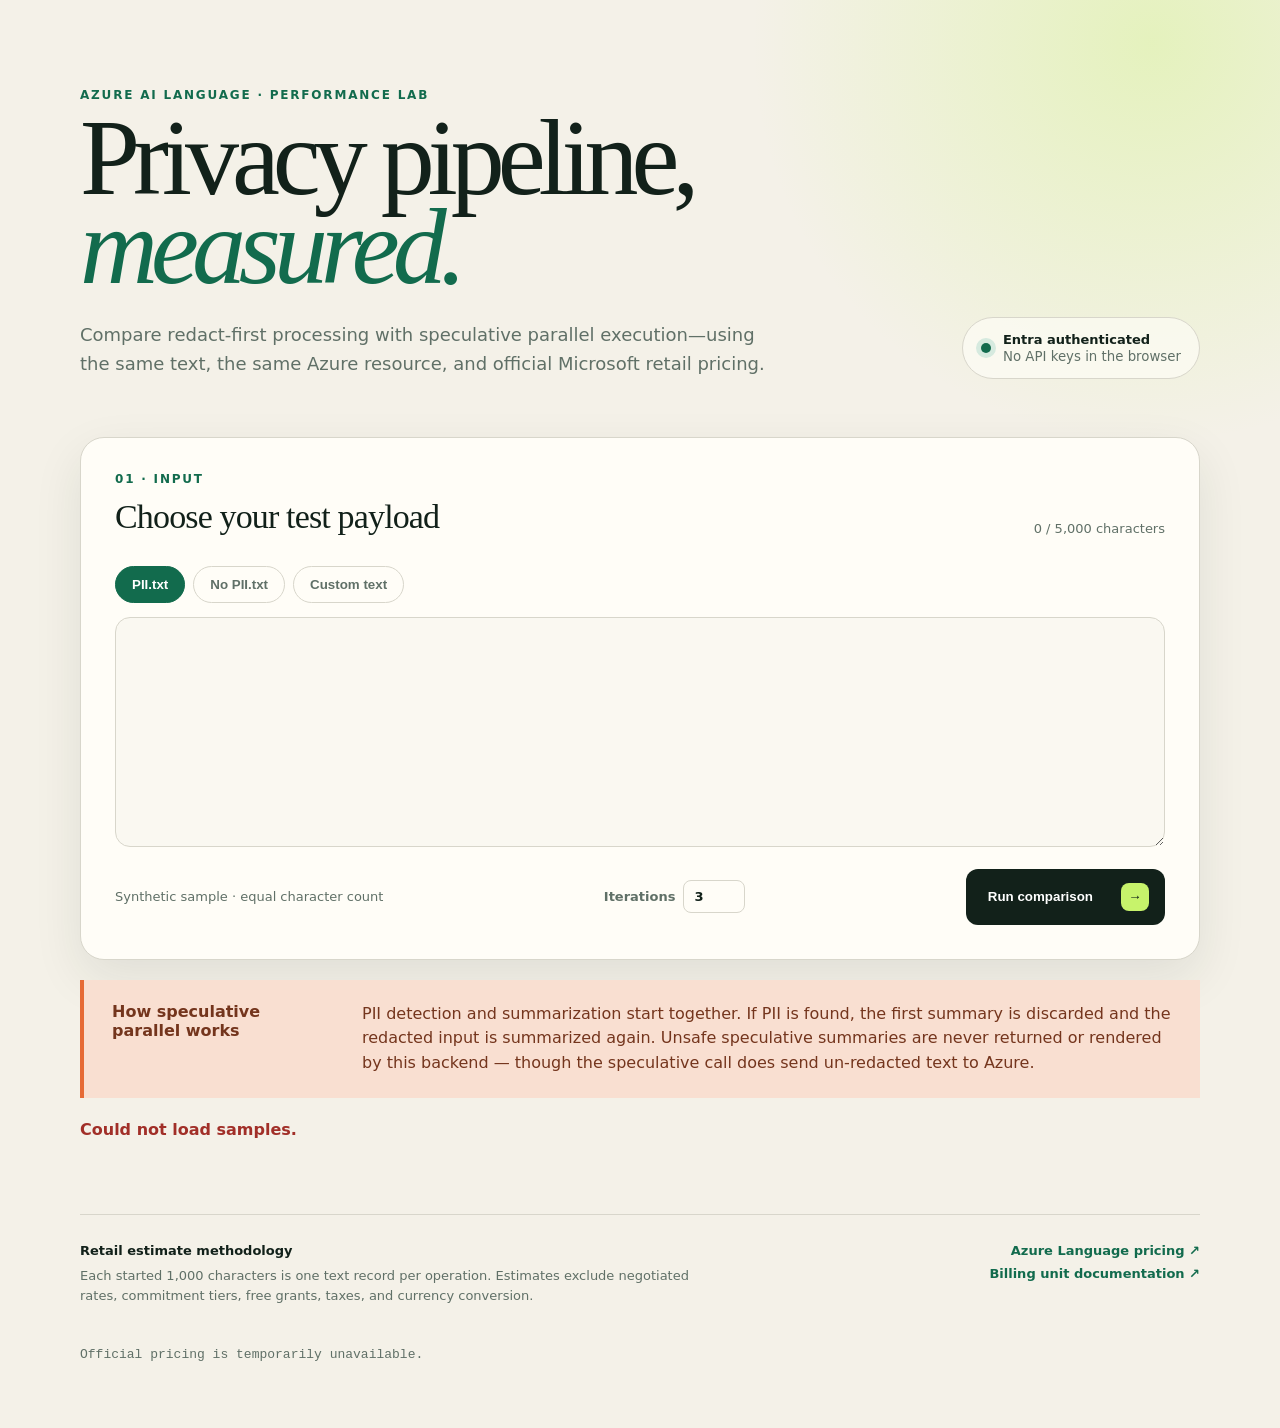
==== commit 6ea58815: "fix: correct dashboard bugs and surface the projection Bug fixes: - Clicking the Custom text tab wip" ====
--- a/static/index.html
+++ b/static/index.html
@@ -3,106 +3,150 @@
 <head>
   <meta charset="utf-8">
   <meta name="viewport" content="width=device-width, initial-scale=1">
-  <meta name="description" content="Compare sequential and speculative parallel Azure AI Language privacy pipelines.">
   <title>PII Pipeline Lab</title>
-  <link rel="icon" href="data:image/svg+xml,%3Csvg xmlns='http://www.w3.org/2000/svg' viewBox='0 0 64 64'%3E%3Crect width='64' height='64' rx='14' fill='%2313251d'/%3E%3Cpath d='M18 16h17c9 0 15 5 15 13S44 42 35 42h-7v8H18V16zm10 9v8h7c3 0 5-1 5-4s-2-4-5-4h-7z' fill='%23c9f56f'/%3E%3C/svg%3E">
   <link rel="stylesheet" href="/static/styles.css">
 </head>
 <body>
   <main>
     <header class="hero">
-      <div class="hero-copy">
+      <div>
         <p class="eyebrow">Azure AI Language · Performance Lab</p>
-        <h1>Privacy pipelines,<br><span>measured side by side.</span></h1>
-        <p class="lede">Run PII and no-PII inputs through sequential and speculative-parallel processing. Compare four results, one matched workload, and official Microsoft retail estimates.</p>
+        <h1>Privacy pipeline,<br><span>measured.</span></h1>
+        <p class="lede">Compare redact-first processing with speculative parallel execution—using the same text, the same Azure resource, and official Microsoft retail pricing.</p>
       </div>
-      <div class="trust-card">
-        <span class="pulse" aria-hidden="true"></span>
-        <div>
-          <strong>Server-side Entra authentication</strong>
-          <small>No API keys or detected values are logged</small>
-        </div>
+      <div class="hero-badge">
+        <span class="pulse"></span>
+        <div><strong>Entra authenticated</strong><small>No API keys in the browser</small></div>
       </div>
     </header>
 
-    <section class="panel launch-panel">
+    <section class="panel input-panel">
       <div class="section-heading">
         <div>
-          <p class="step">01 · TEST CONFIGURATION</p>
-          <h2>Choose the workload</h2>
+          <p class="step">01 · INPUT</p>
+          <h2>Choose your test payload</h2>
         </div>
-        <div class="mode-switch" role="group" aria-label="Benchmark mode">
-          <button class="mode-button active" data-mode="suite">Matched sample suite</button>
-          <button class="mode-button" data-mode="custom">Custom text</button>
-        </div>
+        <span id="character-count" class="character-count">0 characters</span>
       </div>
-
-      <div id="suite-config" class="suite-config">
-        <div class="sample-pair">
-          <article class="sample-card pii-sample">
-            <div class="sample-title">
-              <span class="sample-index">A</span>
-              <div><strong>PII.txt</strong><small id="pii-count">Loading…</small></div>
-            </div>
-            <p id="pii-preview">Loading the synthetic PII sample…</p>
-            <span class="sample-tag risk">Expected: PII detected</span>
-          </article>
-          <div class="equal-marker" aria-label="Equal character counts">
-            <span>=</span>
-            <small>matched<br>length</small>
-          </div>
-          <article class="sample-card safe-sample">
-            <div class="sample-title">
-              <span class="sample-index">B</span>
-              <div><strong>No PII.txt</strong><small id="no-pii-count">Loading…</small></div>
-            </div>
-            <p id="no-pii-preview">Loading the synthetic no-PII sample…</p>
-            <span class="sample-tag safe">Expected: no PII</span>
-          </article>
-        </div>
+      <div class="source-tabs" role="group" aria-label="Input source">
+        <button class="source-tab active" data-source="pii">PII.txt</button>
+        <button class="source-tab" data-source="no_pii">No PII.txt</button>
+        <button class="source-tab" data-source="custom">Custom text</button>
       </div>
-
-      <div id="custom-config" class="custom-config hidden">
-        <label for="input-text">Text sent to both pipeline strategies</label>
-        <textarea id="input-text" maxlength="5000" spellcheck="true" placeholder="Paste up to 5,000 characters…"></textarea>
-        <span id="character-count" class="character-count">0 / 5,000 characters</span>
-      </div>
-
-      <div class="launch-footer">
-        <p id="run-note">One click runs 2 datasets × 2 pipeline strategies.</p>
+      <textarea id="input-text" aria-label="Benchmark text" spellcheck="true"></textarea>
+      <div class="input-footer">
+        <p id="sample-note">Synthetic sample · equal character count</p>
+        <label class="iteration-control">
+          <span>Iterations</span>
+          <input id="iterations" type="number" min="1" max="10" value="3">
+        </label>
         <button id="run-button" class="run-button">
-          <span id="run-label">Run all four comparisons</span>
-          <span class="arrow" aria-hidden="true">→</span>
+          <span>Run comparison</span>
+          <span class="arrow">→</span>
         </button>
       </div>
     </section>
 
-    <section class="method-strip">
-      <article>
-        <span>Sequential</span>
-        <strong>PII detect → redact → summarize</strong>
-        <p>Always waits for privacy classification before summarization begins.</p>
-      </article>
-      <div class="method-divider" aria-hidden="true"></div>
-      <article>
-        <span>Speculative parallel</span>
-        <strong>PII detect ∥ summarize → conditional retry</strong>
-        <p>If PII is found, the speculative summary is discarded and never returned.</p>
-      </article>
+    <section class="privacy-note">
+      <strong>How speculative parallel works</strong>
+      <p>PII detection and summarization start together. If PII is found, the first summary is discarded and the redacted input is summarized again. Unsafe speculative summaries are never returned or rendered by this backend — though the speculative call does send un-redacted text to Azure.</p>
     </section>
 
     <section id="status" class="status" aria-live="polite"></section>
 
-    <section id="results" class="results hidden" aria-live="polite">
+    <section id="results" class="results hidden">
       <div class="section-heading results-heading">
         <div>
-          <p class="step">02 · MEASURED RESULTS</p>
+          <p class="step">02 · RESULTS</p>
           <h2>Price meets performance</h2>
         </div>
-        <span id="result-context" class="result-context"></span>
+        <div id="speedup-badge" class="speedup-badge"></div>
       </div>
-      <div id="aggregate-metrics" class="aggregate-metrics"></div>
-      <div id="dataset-results" class="dataset-results"></div>
+
+      <div class="comparison-grid">
+        <article class="result-card sequential">
+          <div class="card-label"><span>A</span> Sequential</div>
+          <p class="pipeline-flow">PII → redact → summarize</p>
+          <div class="metric"><strong id="sequential-latency">—</strong><span>median latency</span></div>
+          <div class="bar-track"><div id="sequential-bar" class="bar"></div></div>
+          <div class="card-stats">
+            <div><span>Spread (min–p95)</span><strong id="sequential-spread">—</strong></div>
+            <div><span>Est. retail cost</span><strong id="sequential-cost">—</strong></div>
+            <div><span>Azure calls</span><strong id="sequential-calls">—</strong></div>
+            <div><span>Text records</span><strong id="sequential-records">—</strong></div>
+          </div>
+        </article>
+
+        <article class="result-card parallel">
+          <div class="card-label"><span>B</span> Speculative parallel</div>
+          <p class="pipeline-flow">PII ∥ summarize → conditional retry</p>
+          <div class="metric"><strong id="parallel-latency">—</strong><span>median latency</span></div>
+          <div class="bar-track"><div id="parallel-bar" class="bar"></div></div>
+          <div class="card-stats">
+            <div><span>Spread (min–p95)</span><strong id="parallel-spread">—</strong></div>
+            <div><span>Est. retail cost</span><strong id="parallel-cost">—</strong></div>
+            <div><span>Azure calls</span><strong id="parallel-calls">—</strong></div>
+            <div><span>Text records</span><strong id="parallel-records">—</strong></div>
+          </div>
+        </article>
+      </div>
+
+      <section class="panel projection-panel">
+        <div class="section-heading">
+          <div>
+            <p class="step">03 · CORPUS PROJECTION</p>
+            <h2>Where does your corpus sit?</h2>
+          </div>
+          <div id="break-even-badge" class="speedup-badge"></div>
+        </div>
+        <p class="projection-lede">The measured document is one point. What decides the trade-off is the fraction of your documents that contain <em>any</em> PII, since that is how often the speculative summary is thrown away. Longer documents are more likely to contain an entity, so this projection describes a corpus whose documents resemble the one measured.</p>
+        <label class="prevalence-control" for="prevalence">
+          <span>Documents containing PII</span>
+          <input id="prevalence" type="range" min="0" max="100" step="5" value="50">
+          <output id="prevalence-value">50%</output>
+        </label>
+        <div class="projection-grid">
+          <div><span>Sequential latency</span><strong id="projected-sequential-ms">—</strong></div>
+          <div><span>Parallel latency</span><strong id="projected-parallel-ms">—</strong></div>
+          <div><span>Latency saved</span><strong id="projected-saved-ms">—</strong></div>
+          <div><span>Sequential cost / doc</span><strong id="projected-sequential-usd">—</strong></div>
+          <div><span>Parallel cost / doc</span><strong id="projected-parallel-usd">—</strong></div>
+          <div><span>Price of a second saved</span><strong id="projected-rate">—</strong></div>
+        </div>
+        <div class="chart-legend">
+          <span><i class="swatch sequential"></i>Sequential</span>
+          <span><i class="swatch parallel"></i>Speculative parallel</span>
+          <small>expected latency per document</small>
+        </div>
+        <div id="projection-chart" class="projection-chart"></div>
+      </section>
+
+      <div class="detail-grid">
+        <article class="panel detail-panel">
+          <p class="step">OPERATION TIMELINE</p>
+          <div id="timing-table"></div>
+        </article>
+        <article class="panel detail-panel">
+          <p class="step">PRIVACY OUTCOME</p>
+          <div id="privacy-outcome"></div>
+        </article>
+      </div>
+
+      <div class="summary-grid">
+        <article class="panel summary-panel">
+          <p class="step">SEQUENTIAL SUMMARY</p>
+          <p id="sequential-summary"></p>
+        </article>
+        <article class="panel summary-panel">
+          <p class="step">PARALLEL SUMMARY</p>
+          <p id="parallel-summary"></p>
+        </article>
+      </div>
+
+      <article id="redacted-panel" class="panel redacted-panel">
+        <p class="step">REDACTED INPUT</p>
+        <p id="redacted-text"></p>
+      </article>
     </section>
 
     <footer>
--- a/static/styles.css
+++ b/static/styles.css
@@ -1,286 +1,219 @@
 :root {
-  --ink: #13251d;
-  --muted: #64736b;
-  --paper: #f3f0e7;
+  --ink: #12211a;
+  --muted: #607067;
+  --paper: #f4f1e8;
   --panel: #fffdf7;
-  --line: #d9d7cc;
-  --green: #126a4b;
-  --green-dark: #0d4f39;
-  --green-soft: #dcece3;
-  --lime: #c9f56f;
-  --orange: #dc6533;
-  --orange-soft: #fae1d3;
-  --shadow: 0 24px 70px rgba(22, 42, 32, .1);
+  --line: #d8d6cb;
+  --green: #126b4d;
+  --green-soft: #d6eadf;
+  --lime: #c7f36b;
+  --orange: #e66a35;
+  --orange-soft: #f9dfd1;
+  --shadow: 0 18px 50px rgba(24, 45, 34, .09);
 }
 
 * { box-sizing: border-box; }
-html { scroll-behavior: smooth; }
 body {
   margin: 0;
   color: var(--ink);
   background:
-    radial-gradient(circle at 92% 2%, rgba(201, 245, 111, .38), transparent 29rem),
-    radial-gradient(circle at 5% 38%, rgba(220, 101, 51, .08), transparent 22rem),
+    radial-gradient(circle at 90% 3%, rgba(199, 243, 107, .34), transparent 25rem),
     var(--paper);
   font-family: Inter, ui-sans-serif, system-ui, -apple-system, BlinkMacSystemFont, "Segoe UI", sans-serif;
 }
-button, textarea { font: inherit; }
-button:focus-visible, textarea:focus-visible { outline: 3px solid rgba(18, 106, 75, .24); outline-offset: 2px; }
-main { width: min(1220px, calc(100% - 48px)); margin: 0 auto; }
-.hidden { display: none !important; }
-
+main { width: min(1120px, calc(100% - 40px)); margin: 0 auto; }
 .hero {
   display: grid;
-  grid-template-columns: minmax(0, 1fr) auto;
+  grid-template-columns: 1fr auto;
   align-items: end;
-  gap: 40px;
+  gap: 32px;
   padding: 88px 0 58px;
 }
 .eyebrow, .step {
-  margin: 0 0 11px;
+  margin: 0 0 12px;
   color: var(--green);
-  font-size: 11px;
-  font-weight: 850;
-  letter-spacing: .17em;
+  font-size: 12px;
+  font-weight: 800;
+  letter-spacing: .15em;
   text-transform: uppercase;
 }
 h1 {
-  max-width: 940px;
+  max-width: 760px;
   margin: 0;
   font-family: Georgia, "Times New Roman", serif;
-  font-size: clamp(54px, 7.6vw, 102px);
+  font-size: clamp(56px, 9vw, 108px);
   font-weight: 500;
   letter-spacing: -.065em;
-  line-height: .88;
+  line-height: .82;
 }
 h1 span { color: var(--green); font-style: italic; }
-.lede { max-width: 760px; margin: 28px 0 0; color: var(--muted); font-size: 18px; line-height: 1.65; }
-.trust-card {
+.lede { max-width: 690px; margin: 30px 0 0; color: var(--muted); font-size: 18px; line-height: 1.6; }
+.hero-badge {
   display: flex;
-  gap: 14px;
+  gap: 12px;
   align-items: center;
-  padding: 16px 20px;
+  padding: 14px 18px;
   border: 1px solid var(--line);
   border-radius: 100px;
-  background: rgba(255, 253, 247, .72);
-  backdrop-filter: blur(10px);
+  background: rgba(255, 253, 247, .65);
   white-space: nowrap;
 }
-.trust-card strong, .trust-card small { display: block; }
-.trust-card strong { font-size: 13px; }
-.trust-card small { margin-top: 3px; color: var(--muted); }
-.pulse { width: 10px; height: 10px; border-radius: 50%; background: var(--green); box-shadow: 0 0 0 6px var(--green-soft); }
-
+.hero-badge strong, .hero-badge small { display: block; }
+.hero-badge strong { font-size: 13px; }
+.hero-badge small { margin-top: 2px; color: var(--muted); }
+.pulse { width: 10px; height: 10px; border-radius: 50%; background: var(--green); box-shadow: 0 0 0 5px var(--green-soft); }
 .panel {
   border: 1px solid var(--line);
-  border-radius: 26px;
+  border-radius: 24px;
   background: var(--panel);
   box-shadow: var(--shadow);
 }
-.launch-panel { padding: 36px; }
+.input-panel { padding: 34px; }
 .section-heading { display: flex; justify-content: space-between; gap: 24px; align-items: end; }
-h2 { margin: 0; font-family: Georgia, serif; font-size: 38px; font-weight: 500; letter-spacing: -.03em; }
-.mode-switch { display: flex; padding: 4px; border: 1px solid var(--line); border-radius: 14px; background: #f5f2e9; }
-.mode-button {
+h2 { margin: 0; font-family: Georgia, serif; font-size: 34px; font-weight: 500; letter-spacing: -.025em; }
+.character-count { color: var(--muted); font-size: 13px; }
+.source-tabs { display: flex; gap: 8px; margin: 30px 0 14px; }
+.source-tab {
   padding: 10px 16px;
-  border: 0;
-  border-radius: 10px;
-  color: #536159;
+  border: 1px solid var(--line);
+  border-radius: 99px;
+  color: var(--muted);
   background: transparent;
   cursor: pointer;
-  font-size: 13px;
-  font-weight: 800;
-}
-.mode-button.active { color: white; background: var(--green); box-shadow: 0 4px 12px rgba(18, 106, 75, .2); }
-.suite-config { margin-top: 30px; }
-.sample-pair { display: grid; grid-template-columns: 1fr auto 1fr; align-items: stretch; gap: 16px; }
-.sample-card { padding: 24px; border: 1px solid var(--line); border-radius: 18px; background: #faf8f1; }
-.sample-title { display: flex; gap: 12px; align-items: center; }
-.sample-title strong, .sample-title small { display: block; }
-.sample-title small { margin-top: 3px; color: var(--muted); font-size: 12px; }
-.sample-index, .dataset-number, .pipeline-icon {
-  display: grid;
-  flex: 0 0 auto;
-  width: 32px;
-  height: 32px;
-  place-items: center;
-  border-radius: 50%;
-  font-weight: 850;
-}
-.sample-index { color: var(--green); border: 1px solid var(--green); }
-.sample-card p {
-  display: -webkit-box;
-  min-height: 63px;
-  margin: 20px 0;
-  overflow: hidden;
-  color: var(--muted);
-  font: 13px/1.6 ui-monospace, SFMono-Regular, Menlo, monospace;
-  -webkit-box-orient: vertical;
-  -webkit-line-clamp: 3;
-}
-.sample-tag { display: inline-block; padding: 7px 10px; border-radius: 8px; font-size: 11px; font-weight: 850; }
-.sample-tag.risk { color: #803416; background: var(--orange-soft); }
-.sample-tag.safe { color: var(--green); background: var(--green-soft); }
-.equal-marker { display: grid; align-content: center; justify-items: center; color: var(--muted); text-align: center; }
-.equal-marker span { display: grid; width: 36px; height: 36px; place-items: center; border-radius: 50%; color: var(--green); background: var(--green-soft); font-size: 20px; font-weight: 900; }
-.equal-marker small { margin-top: 7px; font-size: 9px; font-weight: 850; letter-spacing: .08em; text-transform: uppercase; }
-.custom-config { position: relative; margin-top: 28px; }
-.custom-config label { display: block; margin-bottom: 10px; font-size: 13px; font-weight: 800; }
+  font-weight: 700;
+}
+.source-tab.active { color: white; border-color: var(--green); background: var(--green); }
 textarea {
   width: 100%;
   min-height: 230px;
   resize: vertical;
-  padding: 22px;
+  padding: 24px;
   border: 1px solid var(--line);
   border-radius: 15px;
+  outline: none;
   color: var(--ink);
   background: #faf8f1;
-  font: 15px/1.65 ui-monospace, SFMono-Regular, Menlo, monospace;
-}
-.character-count { display: block; margin-top: 8px; color: var(--muted); font-size: 12px; text-align: right; }
-.launch-footer { display: flex; align-items: center; justify-content: space-between; gap: 20px; margin-top: 24px; padding-top: 22px; border-top: 1px solid var(--line); }
-.launch-footer p { margin: 0; color: var(--muted); font-size: 13px; }
+  font: 16px/1.65 ui-monospace, SFMono-Regular, Menlo, monospace;
+}
+textarea:focus { border-color: var(--green); box-shadow: 0 0 0 3px var(--green-soft); }
+.input-footer { display: flex; align-items: center; justify-content: space-between; gap: 18px; margin-top: 18px; }
+.input-footer p { margin: 0; color: var(--muted); font-size: 13px; }
 .run-button {
   display: flex;
   align-items: center;
-  gap: 30px;
-  padding: 14px 16px 14px 23px;
+  gap: 28px;
+  padding: 14px 16px 14px 22px;
   border: 0;
-  border-radius: 13px;
+  border-radius: 12px;
   color: white;
   background: var(--ink);
   cursor: pointer;
-  font-weight: 850;
-  transition: transform .2s ease, background .2s ease;
-}
-.run-button:hover { transform: translateY(-2px); background: var(--green); }
-.run-button:disabled { cursor: wait; opacity: .6; transform: none; }
-.arrow { display: grid; width: 30px; height: 30px; place-items: center; border-radius: 8px; color: var(--ink); background: var(--lime); }
+  font-weight: 800;
+}
+.run-button:hover { background: var(--green); }
+.run-button:disabled { cursor: wait; opacity: .65; }
+.arrow { display: grid; width: 28px; height: 28px; place-items: center; border-radius: 8px; color: var(--ink); background: var(--lime); }
+.privacy-note {
+  display: grid;
+  grid-template-columns: 220px 1fr;
+  gap: 30px;
+  margin: 20px 0 70px;
+  padding: 22px 28px;
+  border-left: 4px solid var(--orange);
+  color: #74351d;
+  background: var(--orange-soft);
+}
+.privacy-note p { margin: 0; line-height: 1.55; }
+.status { min-height: 24px; margin: -48px 0 30px; color: var(--green); font-weight: 700; }
+.status.error { color: #a12f28; }
+.hidden { display: none; }
+.results-heading { margin-bottom: 24px; }
+.speedup-badge { padding: 10px 16px; border-radius: 99px; color: var(--green); background: var(--green-soft); font-weight: 800; }
+.comparison-grid, .detail-grid, .summary-grid { display: grid; grid-template-columns: 1fr 1fr; gap: 20px; }
+.result-card { padding: 30px; border-radius: 24px; color: white; box-shadow: var(--shadow); }
+.result-card.sequential { background: var(--ink); }
+.result-card.parallel { color: var(--ink); background: var(--lime); }
+.card-label { display: flex; gap: 10px; align-items: center; font-weight: 800; }
+.card-label span { display: grid; width: 28px; height: 28px; place-items: center; border: 1px solid currentColor; border-radius: 50%; }
+.pipeline-flow { margin: 12px 0 38px; opacity: .68; font: 13px ui-monospace, monospace; }
+.metric strong { display: block; font-family: Georgia, serif; font-size: 55px; font-weight: 500; letter-spacing: -.04em; }
+.metric span { opacity: .7; font-size: 13px; }
+.bar-track { height: 9px; margin: 22px 0 30px; overflow: hidden; border-radius: 10px; background: rgba(255,255,255,.17); }
+.parallel .bar-track { background: rgba(18,33,26,.13); }
+.bar { width: 0; height: 100%; border-radius: inherit; background: var(--lime); transition: width .8s ease; }
+.parallel .bar { background: var(--green); }
+.card-stats { display: grid; grid-template-columns: repeat(2, 1fr); gap: 14px; padding-top: 22px; border-top: 1px solid rgba(255,255,255,.2); }
+.parallel .card-stats { border-color: rgba(18,33,26,.15); }
+.card-stats span, .card-stats strong { display: block; }
+.card-stats span { margin-bottom: 5px; opacity: .65; font-size: 11px; text-transform: uppercase; }
+.card-stats strong { font-size: 16px; }
+.iteration-control { display: flex; align-items: center; gap: 8px; color: var(--muted); font-size: 13px; font-weight: 700; }
+.iteration-control input { width: 62px; padding: 8px 10px; border: 1px solid var(--line); border-radius: 8px; background: var(--panel); color: var(--ink); font: inherit; }
 
-.method-strip {
-  display: grid;
-  grid-template-columns: 1fr auto 1fr;
-  gap: 28px;
-  margin: 22px 0 72px;
-  padding: 25px 30px;
-  border-radius: 18px;
-  color: white;
-  background: var(--ink);
-}
-.method-strip article > span { color: var(--lime); font-size: 10px; font-weight: 850; letter-spacing: .15em; text-transform: uppercase; }
-.method-strip strong { display: block; margin: 7px 0; font: 14px ui-monospace, monospace; }
-.method-strip p { margin: 0; color: rgba(255,255,255,.62); font-size: 12px; line-height: 1.5; }
-.method-divider { width: 1px; background: rgba(255,255,255,.15); }
-.status { min-height: 24px; margin: -46px 0 30px; color: var(--green); font-weight: 800; }
-.status.error { color: #a12f28; }
+.projection-panel { margin-top: 20px; padding: 28px; box-shadow: none; }
+.projection-lede { max-width: 760px; margin: 0 0 22px; color: var(--muted); font-size: 14px; line-height: 1.6; }
+.prevalence-control { display: grid; grid-template-columns: auto 1fr auto; align-items: center; gap: 16px; margin-bottom: 24px; }
+.prevalence-control > span { font-size: 12px; font-weight: 800; text-transform: uppercase; letter-spacing: .04em; color: var(--muted); }
+.prevalence-control input { width: 100%; accent-color: var(--green); }
+.prevalence-control output { min-width: 56px; font-size: 20px; font-weight: 800; text-align: right; font-variant-numeric: tabular-nums; }
+.projection-grid { display: grid; grid-template-columns: repeat(3, 1fr); gap: 18px; padding: 22px 0; border-top: 1px solid var(--line); border-bottom: 1px solid var(--line); }
+.projection-grid span { display: block; margin-bottom: 6px; font-size: 11px; text-transform: uppercase; letter-spacing: .04em; color: var(--muted); }
+.projection-grid strong { font-size: 19px; font-variant-numeric: tabular-nums; }
+.projection-grid strong.negative { color: var(--orange); }
+.chart-legend { display: flex; align-items: center; gap: 18px; margin-top: 24px; font-size: 12px; font-weight: 700; }
+.chart-legend span { display: inline-flex; align-items: center; gap: 7px; }
+.chart-legend small { margin-left: auto; color: var(--muted); font-weight: 400; }
+.swatch { width: 11px; height: 11px; border-radius: 3px; }
+.swatch.sequential { background: var(--green); }
+.swatch.parallel { background: var(--lime); }
+.projection-chart { display: flex; align-items: flex-end; gap: 5px; height: 170px; margin-top: 12px; }
+.chart-column { display: flex; flex: 1; flex-direction: column; align-items: center; gap: 6px; height: 100%; }
+.chart-stack { display: flex; align-items: flex-end; gap: 2px; width: 100%; height: 100%; }
+.chart-bar { flex: 1; min-height: 2px; border-radius: 3px 3px 0 0; }
+.chart-bar.sequential { background: var(--green); }
+.chart-bar.parallel { background: var(--lime); }
+.chart-column small { color: var(--muted); font-size: 10px; font-variant-numeric: tabular-nums; }
 
-.results-heading { margin-bottom: 22px; }
-.result-context { padding: 10px 14px; border-radius: 99px; color: var(--green); background: var(--green-soft); font-size: 12px; font-weight: 850; }
-.aggregate-metrics { display: grid; grid-template-columns: repeat(4, 1fr); gap: 12px; margin-bottom: 36px; }
-.aggregate-card { padding: 20px; border: 1px solid var(--line); border-radius: 16px; background: rgba(255,253,247,.72); }
-.aggregate-card span, .aggregate-card strong, .aggregate-card small { display: block; }
-.aggregate-card span { color: var(--muted); font-size: 10px; font-weight: 800; letter-spacing: .08em; text-transform: uppercase; }
-.aggregate-card strong { margin: 9px 0 4px; font-family: Georgia, serif; font-size: 25px; font-weight: 500; }
-.aggregate-card small { color: var(--muted); font-size: 11px; line-height: 1.4; }
-.dataset-results { display: grid; gap: 30px; }
-.dataset-section { padding: 30px; border: 1px solid var(--line); border-radius: 26px; background: rgba(255,253,247,.7); box-shadow: var(--shadow); }
-.dataset-heading, .dataset-heading > div:first-child { display: flex; align-items: center; justify-content: space-between; gap: 14px; }
-.dataset-heading { margin-bottom: 20px; }
-.dataset-heading h3 { margin: 0; font-family: Georgia, serif; font-size: 30px; font-weight: 500; }
-.dataset-heading .step { margin-bottom: 4px; }
-.dataset-number { color: white; background: var(--orange); }
-.no-pii .dataset-number { background: var(--green); }
-.comparison-pill { padding: 9px 13px; border-radius: 99px; font-size: 12px; font-weight: 850; }
-.comparison-pill.positive { color: var(--green); background: var(--green-soft); }
-.comparison-pill.negative { color: #803416; background: var(--orange-soft); }
-.original-input { padding: 22px; border: 1px solid var(--line); border-radius: 16px; background: #faf8f1; }
-.original-heading { display: flex; align-items: center; justify-content: space-between; gap: 14px; margin-bottom: 14px; }
-.original-heading strong { font-size: 13px; }
-.risk-label, .safe-label { font-size: 11px; font-weight: 850; }
-.risk-label { color: #9a3d16; }
-.safe-label { color: var(--green); }
-.annotated-text { margin: 0; color: #33463d; font: 13px/1.85 ui-monospace, SFMono-Regular, Menlo, monospace; overflow-wrap: anywhere; }
-.pii-mark { padding: 2px 3px; border-radius: 4px; color: #762d11; background: #ffc8a8; box-shadow: inset 0 -1px 0 #dc6533; }
-.pii-legend { display: flex; flex-wrap: wrap; gap: 8px; margin-top: 16px; padding-top: 14px; border-top: 1px solid var(--line); }
-.pii-legend span { display: flex; align-items: center; gap: 6px; color: var(--muted); font-size: 10px; font-weight: 750; }
-.pii-legend i { width: 9px; height: 9px; border-radius: 2px; background: #ffc8a8; box-shadow: inset 0 -1px 0 #dc6533; }
-.pipeline-grid { display: grid; grid-template-columns: 1fr 1fr; gap: 16px; margin-top: 16px; }
-.pipeline-card { position: relative; min-width: 0; padding: 25px; border-radius: 20px; overflow: hidden; }
-.pipeline-card.sequential { color: white; background: var(--ink); }
-.pipeline-card.parallel { color: var(--ink); background: var(--lime); }
-.pipeline-title { display: flex; gap: 11px; align-items: center; }
-.pipeline-title strong, .pipeline-title small { display: block; }
-.pipeline-title small { margin-top: 4px; opacity: .62; font: 11px ui-monospace, monospace; }
-.pipeline-icon { border: 1px solid currentColor; font-size: 12px; }
-.primary-metric { margin: 27px 0 22px; }
-.primary-metric strong, .primary-metric span { display: block; }
-.primary-metric strong { font-family: Georgia, serif; font-size: 48px; font-weight: 500; letter-spacing: -.035em; }
-.primary-metric span { margin-top: 2px; opacity: .62; font-size: 11px; text-transform: uppercase; }
-.pipeline-stats { display: grid; grid-template-columns: repeat(3, 1fr); gap: 10px; padding: 17px 0; border-block: 1px solid rgba(255,255,255,.17); }
-.parallel .pipeline-stats { border-color: rgba(19,37,29,.14); }
-.pipeline-stats span, .pipeline-stats strong { display: block; }
-.pipeline-stats span { margin-bottom: 5px; opacity: .62; font-size: 9px; letter-spacing: .05em; text-transform: uppercase; }
-.pipeline-stats strong { font-size: 13px; }
-.operation-list { padding: 12px 0; }
-.operation-row { display: flex; justify-content: space-between; gap: 10px; padding: 6px 0; font-size: 11px; }
-.operation-row span { opacity: .65; text-transform: capitalize; }
-.summary-block { padding: 16px; border-radius: 12px; background: rgba(255,255,255,.09); }
-.parallel .summary-block { background: rgba(255,255,255,.47); }
-.parallel .pipeline-title small,
-.parallel .primary-metric span,
-.parallel .pipeline-stats span,
-.parallel .operation-row span,
-.parallel .summary-block span {
-  color: var(--green-dark);
-  opacity: 1;
-}
-.summary-block span { opacity: .6; font-size: 9px; font-weight: 850; letter-spacing: .08em; text-transform: uppercase; }
-.summary-block p { margin: 8px 0 0; font-size: 12px; line-height: 1.6; overflow-wrap: anywhere; }
-.discard-badge { position: absolute; top: 20px; right: 20px; padding: 6px 8px; border-radius: 7px; color: #753116; background: rgba(255,255,255,.62); font-size: 9px; font-weight: 850; }
-
+.detail-grid, .summary-grid { margin-top: 20px; }
+.detail-panel, .summary-panel, .redacted-panel { padding: 28px; box-shadow: none; }
+.timing-row { display: grid; grid-template-columns: 1fr auto; gap: 12px; padding: 12px 0; border-bottom: 1px solid var(--line); }
+.timing-row:last-child { border: 0; }
+.timing-row span { color: var(--muted); }
+.outcome-pill { display: inline-block; margin-bottom: 16px; padding: 8px 12px; border-radius: 8px; color: #74351d; background: var(--orange-soft); font-weight: 800; }
+.outcome-pill.safe { color: var(--green); background: var(--green-soft); }
+.detail-panel p:last-child, .summary-panel p:last-child, .redacted-panel p:last-child { margin-bottom: 0; line-height: 1.65; }
+.redacted-panel { margin-top: 20px; overflow-wrap: anywhere; }
 footer {
   display: grid;
   grid-template-columns: 1fr auto;
   gap: 32px;
-  margin: 76px 0 35px;
+  margin: 70px 0 35px;
   padding: 28px 0;
   border-top: 1px solid var(--line);
   color: var(--muted);
-  font-size: 12px;
+  font-size: 13px;
 }
 footer strong { color: var(--ink); }
-footer p { max-width: 680px; margin: 8px 0 0; line-height: 1.55; }
+footer p { max-width: 650px; margin: 8px 0 0; line-height: 1.5; }
 .source-links { display: flex; flex-direction: column; gap: 8px; align-items: end; }
-.source-links a { color: var(--green); font-weight: 750; text-decoration: none; }
+.source-links a { color: var(--green); font-weight: 700; text-decoration: none; }
 .meter-note { grid-column: 1 / -1; font-family: ui-monospace, monospace; }
-
-@media (max-width: 920px) {
-  .hero { grid-template-columns: 1fr; }
-  .trust-card { width: fit-content; }
-  .aggregate-metrics { grid-template-columns: 1fr 1fr; }
-  .discard-badge { position: static; display: inline-block; margin-bottom: 16px; }
-}
-
-@media (max-width: 700px) {
-  main { width: min(100% - 24px, 1220px); }
-  .hero { padding: 58px 0 42px; }
-  h1 { font-size: clamp(48px, 15vw, 70px); }
-  .lede { font-size: 16px; }
-  .trust-card { align-items: flex-start; border-radius: 18px; white-space: normal; }
-  .launch-panel, .dataset-section { padding: 22px; }
-  .section-heading, .launch-footer, .dataset-heading, .original-heading { align-items: flex-start; flex-direction: column; }
-  .mode-switch { width: 100%; }
-  .mode-button { flex: 1; }
-  .sample-pair { grid-template-columns: 1fr; }
-  .equal-marker { grid-template-columns: auto auto; gap: 8px; align-items: center; justify-content: center; }
-  .equal-marker small { margin: 0; text-align: left; }
+@media (max-width: 760px) {
+  main { width: min(100% - 24px, 1120px); }
+  .hero { grid-template-columns: 1fr; padding-top: 55px; }
+  .hero-badge { width: fit-content; }
+  .section-heading, .input-footer { align-items: start; flex-direction: column; }
   .run-button { width: 100%; justify-content: space-between; }
-  .method-strip { grid-template-columns: 1fr; gap: 18px; }
-  .method-divider { width: auto; height: 1px; }
-  .aggregate-metrics, .pipeline-grid { grid-template-columns: 1fr; }
-  .result-context, .comparison-pill { white-space: normal; }
-  .primary-metric strong { font-size: 42px; }
-  .pipeline-stats { gap: 7px; }
+  .privacy-note { grid-template-columns: 1fr; gap: 8px; }
+  .comparison-grid, .detail-grid, .summary-grid { grid-template-columns: 1fr; }
+  .card-stats { gap: 8px; }
+  .iteration-control { width: 100%; justify-content: space-between; }
+  .prevalence-control { grid-template-columns: 1fr auto; }
+  .prevalence-control input { grid-column: 1 / -1; }
+  .projection-grid { grid-template-columns: repeat(2, 1fr); }
+  .projection-chart { height: 130px; }
+  .chart-legend { flex-wrap: wrap; gap: 12px; }
+  .chart-legend small { margin-left: 0; flex-basis: 100%; }
   footer { grid-template-columns: 1fr; }
-  .source-links { align-items: flex-start; }
-}
+  .source-links { align-items: start; }
+}
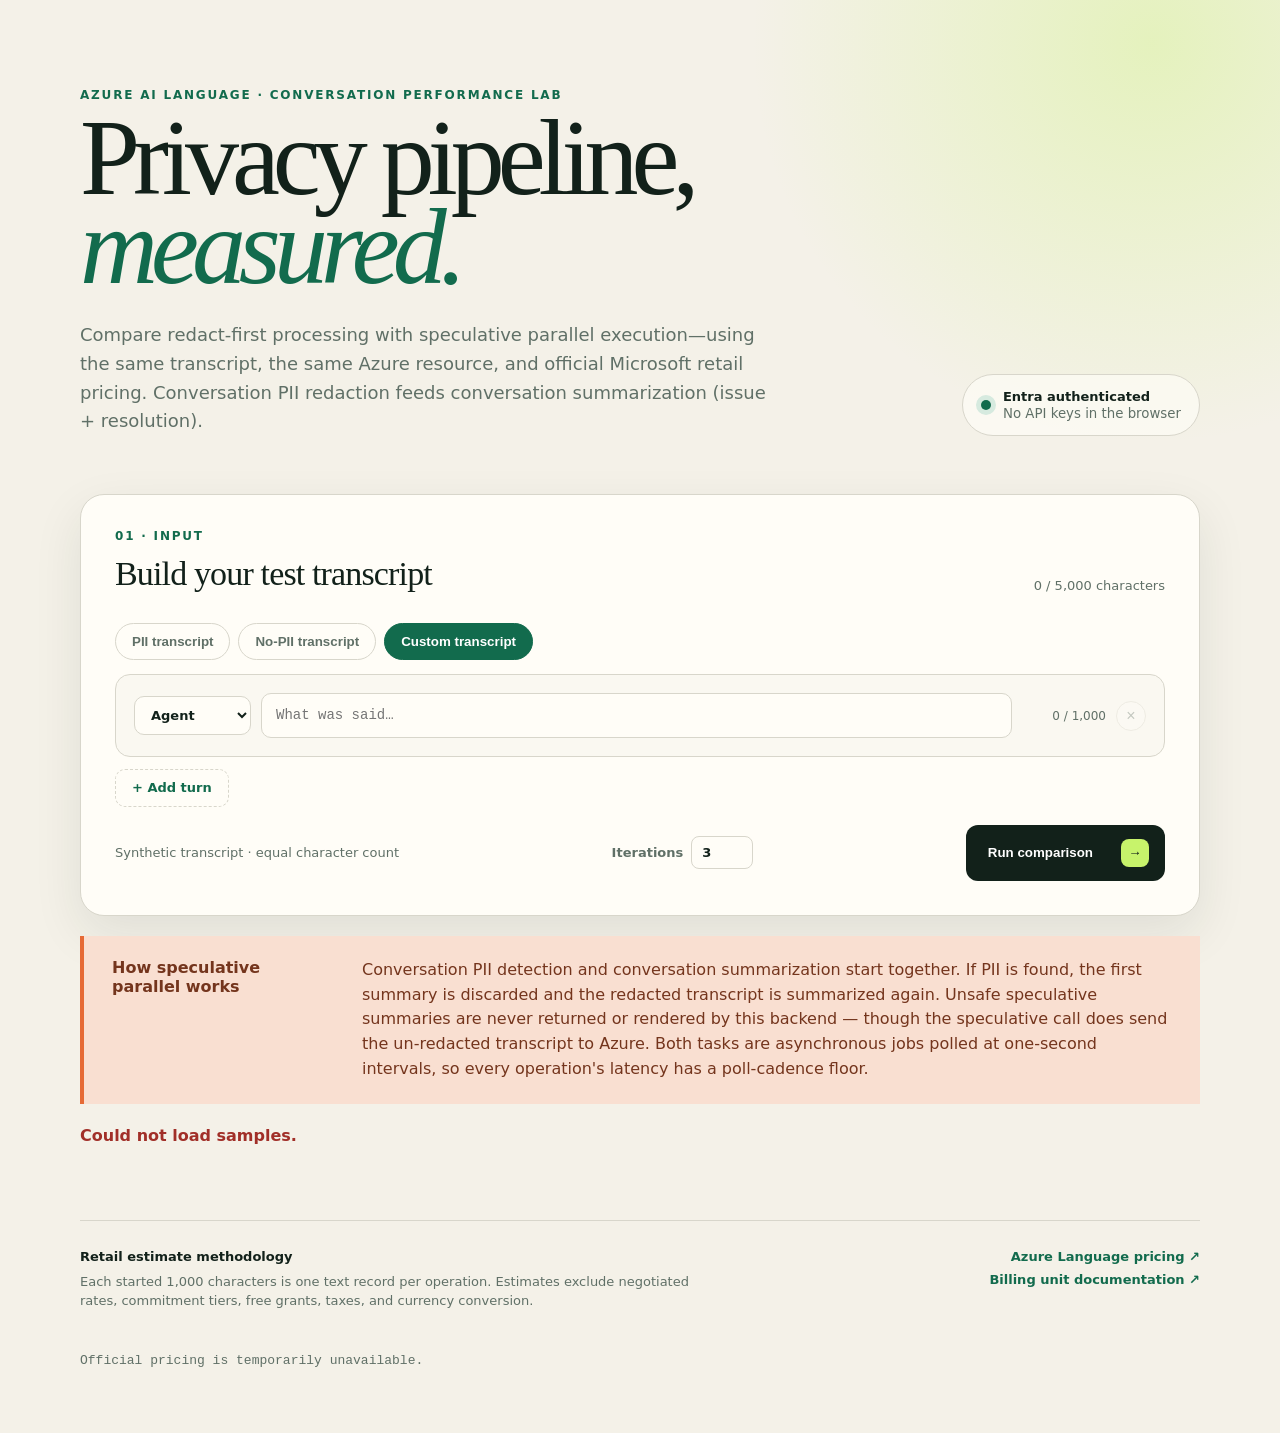
==== commit 00a3ff24: "feat: migrate to conversation PII and conversation summarization Swap recognize_pii_entities and beg" ====
--- a/static/index.html
+++ b/static/index.html
@@ -10,9 +10,9 @@
   <main>
     <header class="hero">
       <div>
-        <p class="eyebrow">Azure AI Language · Performance Lab</p>
+        <p class="eyebrow">Azure AI Language · Conversation Performance Lab</p>
         <h1>Privacy pipeline,<br><span>measured.</span></h1>
-        <p class="lede">Compare redact-first processing with speculative parallel execution—using the same text, the same Azure resource, and official Microsoft retail pricing.</p>
+        <p class="lede">Compare redact-first processing with speculative parallel execution—using the same transcript, the same Azure resource, and official Microsoft retail pricing. Conversation PII redaction feeds conversation summarization (issue + resolution).</p>
       </div>
       <div class="hero-badge">
         <span class="pulse"></span>
@@ -24,18 +24,19 @@
       <div class="section-heading">
         <div>
           <p class="step">01 · INPUT</p>
-          <h2>Choose your test payload</h2>
+          <h2>Build your test transcript</h2>
         </div>
         <span id="character-count" class="character-count">0 characters</span>
       </div>
       <div class="source-tabs" role="group" aria-label="Input source">
-        <button class="source-tab active" data-source="pii">PII.txt</button>
-        <button class="source-tab" data-source="no_pii">No PII.txt</button>
-        <button class="source-tab" data-source="custom">Custom text</button>
+        <button class="source-tab active" data-source="pii">PII transcript</button>
+        <button class="source-tab" data-source="no_pii">No-PII transcript</button>
+        <button class="source-tab" data-source="custom">Custom transcript</button>
       </div>
-      <textarea id="input-text" aria-label="Benchmark text" spellcheck="true"></textarea>
+      <div id="turn-editor" class="turn-editor" aria-label="Conversation turns"></div>
+      <button id="add-turn" class="add-turn" type="button">+ Add turn</button>
       <div class="input-footer">
-        <p id="sample-note">Synthetic sample · equal character count</p>
+        <p id="sample-note">Synthetic transcript · equal character count</p>
         <label class="iteration-control">
           <span>Iterations</span>
           <input id="iterations" type="number" min="1" max="10" value="3">
@@ -49,7 +50,7 @@
 
     <section class="privacy-note">
       <strong>How speculative parallel works</strong>
-      <p>PII detection and summarization start together. If PII is found, the first summary is discarded and the redacted input is summarized again. Unsafe speculative summaries are never returned or rendered by this backend — though the speculative call does send un-redacted text to Azure.</p>
+      <p>Conversation PII detection and conversation summarization start together. If PII is found, the first summary is discarded and the redacted transcript is summarized again. Unsafe speculative summaries are never returned or rendered by this backend — though the speculative call does send the un-redacted transcript to Azure. Both tasks are asynchronous jobs polled at one-second intervals, so every operation's latency has a poll-cadence floor.</p>
     </section>
 
     <section id="status" class="status" aria-live="polite"></section>
@@ -66,7 +67,7 @@
       <div class="comparison-grid">
         <article class="result-card sequential">
           <div class="card-label"><span>A</span> Sequential</div>
-          <p class="pipeline-flow">PII → redact → summarize</p>
+          <p class="pipeline-flow">Conversation PII → redact → summarize</p>
           <div class="metric"><strong id="sequential-latency">—</strong><span>median latency</span></div>
           <div class="bar-track"><div id="sequential-bar" class="bar"></div></div>
           <div class="card-stats">
@@ -79,7 +80,7 @@
 
         <article class="result-card parallel">
           <div class="card-label"><span>B</span> Speculative parallel</div>
-          <p class="pipeline-flow">PII ∥ summarize → conditional retry</p>
+          <p class="pipeline-flow">Conversation PII ∥ summarize → conditional retry</p>
           <div class="metric"><strong id="parallel-latency">—</strong><span>median latency</span></div>
           <div class="bar-track"><div id="parallel-bar" class="bar"></div></div>
           <div class="card-stats">
@@ -144,8 +145,8 @@
       </div>
 
       <article id="redacted-panel" class="panel redacted-panel">
-        <p class="step">REDACTED INPUT</p>
-        <p id="redacted-text"></p>
+        <p class="step">REDACTED TRANSCRIPT</p>
+        <p id="redacted-text" class="transcript"></p>
       </article>
     </section>
 
--- a/static/styles.css
+++ b/static/styles.css
@@ -83,19 +83,68 @@
   font-weight: 700;
 }
 .source-tab.active { color: white; border-color: var(--green); background: var(--green); }
-textarea {
+.turn-editor {
+  display: flex;
+  flex-direction: column;
+  gap: 10px;
+  padding: 18px;
+  border: 1px solid var(--line);
+  border-radius: 15px;
+  background: #faf8f1;
+}
+.turn-row {
+  display: grid;
+  grid-template-columns: auto 1fr auto auto;
+  align-items: center;
+  gap: 10px;
+}
+.turn-role {
+  padding: 10px 12px;
+  border: 1px solid var(--line);
+  border-radius: 10px;
+  color: var(--ink);
+  background: var(--panel);
+  font: 600 13px/1.2 Inter, ui-sans-serif, system-ui, sans-serif;
+}
+.turn-text {
   width: 100%;
-  min-height: 230px;
-  resize: vertical;
-  padding: 24px;
-  border: 1px solid var(--line);
-  border-radius: 15px;
+  padding: 11px 14px;
+  border: 1px solid var(--line);
+  border-radius: 10px;
   outline: none;
   color: var(--ink);
-  background: #faf8f1;
-  font: 16px/1.65 ui-monospace, SFMono-Regular, Menlo, monospace;
-}
-textarea:focus { border-color: var(--green); box-shadow: 0 0 0 3px var(--green-soft); }
+  background: var(--panel);
+  font: 14px/1.5 ui-monospace, SFMono-Regular, Menlo, monospace;
+}
+.turn-text:focus { border-color: var(--green); box-shadow: 0 0 0 3px var(--green-soft); }
+.turn-count { min-width: 84px; color: var(--muted); font-size: 12px; text-align: right; font-variant-numeric: tabular-nums; }
+.over-limit { color: var(--orange); font-weight: 700; }
+.turn-remove {
+  width: 30px;
+  height: 30px;
+  border: 1px solid var(--line);
+  border-radius: 50%;
+  color: var(--muted);
+  background: var(--panel);
+  font-size: 16px;
+  line-height: 1;
+  cursor: pointer;
+}
+.turn-remove:hover:not(:disabled) { color: var(--orange); border-color: var(--orange); }
+.turn-remove:disabled { opacity: .35; cursor: default; }
+.add-turn {
+  align-self: flex-start;
+  margin-top: 12px;
+  padding: 10px 16px;
+  border: 1px dashed var(--line);
+  border-radius: 10px;
+  color: var(--green);
+  background: transparent;
+  font: 700 13px/1.2 Inter, ui-sans-serif, system-ui, sans-serif;
+  cursor: pointer;
+}
+.add-turn:hover { border-color: var(--green); background: var(--green-soft); }
+.transcript { white-space: pre-line; }
 .input-footer { display: flex; align-items: center; justify-content: space-between; gap: 18px; margin-top: 18px; }
 .input-footer p { margin: 0; color: var(--muted); font-size: 13px; }
 .run-button {
@@ -208,6 +257,9 @@
   .comparison-grid, .detail-grid, .summary-grid { grid-template-columns: 1fr; }
   .card-stats { gap: 8px; }
   .iteration-control { width: 100%; justify-content: space-between; }
+  .turn-row { grid-template-columns: auto 1fr auto; }
+  .turn-text { grid-column: 1 / -1; grid-row: 2; }
+  .turn-count { min-width: 0; }
   .prevalence-control { grid-template-columns: 1fr auto; }
   .prevalence-control input { grid-column: 1 / -1; }
   .projection-grid { grid-template-columns: repeat(2, 1fr); }
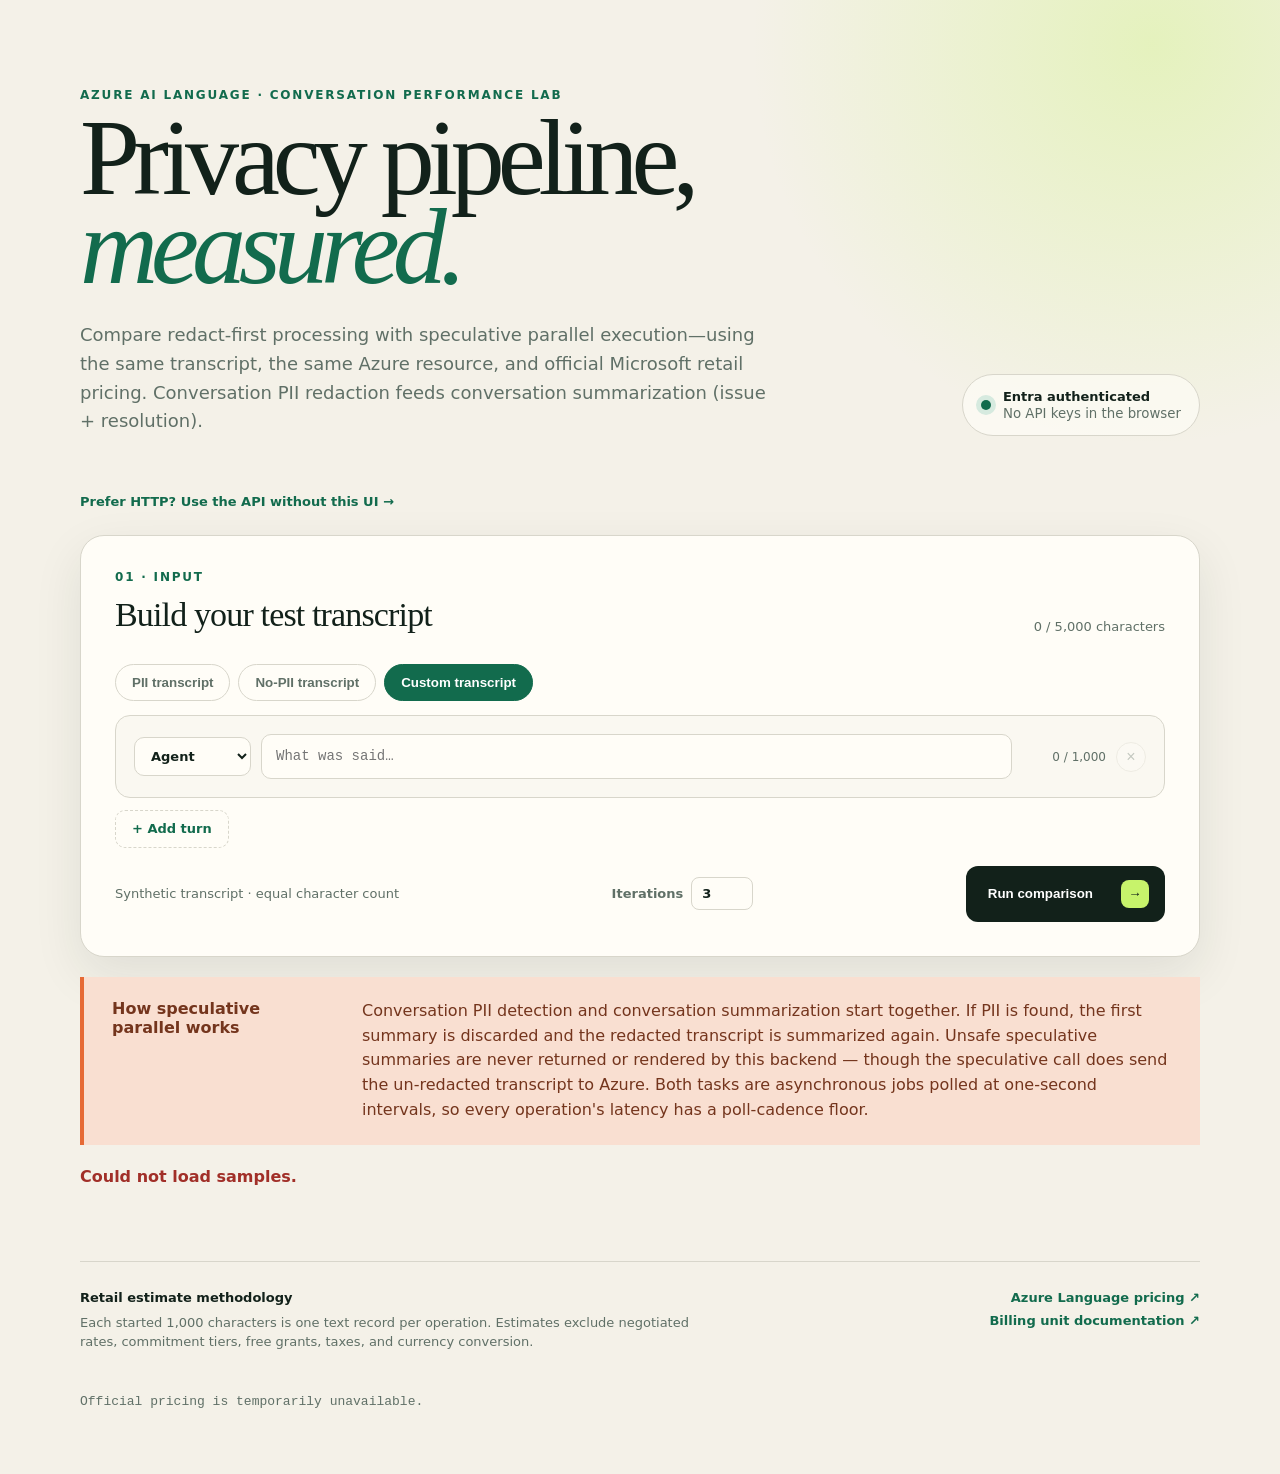
==== commit b210c34b: "feat: expose task endpoints, an API docs page, and a labelled evaluation set The backend was benchma" ====
--- a/static/index.html
+++ b/static/index.html
@@ -19,6 +19,10 @@
         <div><strong>Entra authenticated</strong><small>No API keys in the browser</small></div>
       </div>
     </header>
+
+    <nav class="page-nav">
+      <a href="/api-docs">Prefer HTTP? Use the API without this UI →</a>
+    </nav>
 
     <section class="panel input-panel">
       <div class="section-heading">
--- a/static/styles.css
+++ b/static/styles.css
@@ -269,3 +269,28 @@
   footer { grid-template-columns: 1fr; }
   .source-links { align-items: start; }
 }
+
+.page-nav { display: flex; flex-wrap: wrap; gap: 20px; margin-bottom: 26px; }
+.page-nav a { color: var(--green); font-size: 13px; font-weight: 700; text-decoration: none; }
+.page-nav a:hover { text-decoration: underline; }
+.panel + .panel { margin-top: 20px; }
+.panel h3 { margin: 26px 0 10px; font-family: Georgia, serif; font-size: 20px; font-weight: 500; }
+.code {
+  margin: 16px 0 0;
+  padding: 18px 20px;
+  overflow-x: auto;
+  border: 1px solid var(--line);
+  border-radius: 12px;
+  background: #faf8f1;
+  font: 13px/1.6 ui-monospace, SFMono-Regular, Menlo, monospace;
+}
+.code code { white-space: pre; }
+.table-scroll { overflow-x: auto; margin-top: 16px; }
+.api-table { width: 100%; border-collapse: collapse; font-size: 14px; }
+.api-table th, .api-table td { padding: 11px 14px; text-align: left; border-bottom: 1px solid var(--line); }
+.api-table th { font-size: 11px; text-transform: uppercase; letter-spacing: .04em; color: var(--muted); }
+.api-table td:last-child { text-align: right; color: var(--muted); font-variant-numeric: tabular-nums; }
+.api-table code, .projection-grid code, .plain-list code, .footnote code { font: 13px ui-monospace, SFMono-Regular, Menlo, monospace; }
+.plain-list { margin: 16px 0 0; padding-left: 20px; line-height: 1.8; }
+.plain-list li { margin-bottom: 8px; }
+.footnote { margin-top: 16px; color: var(--muted); font-size: 13px; line-height: 1.6; }
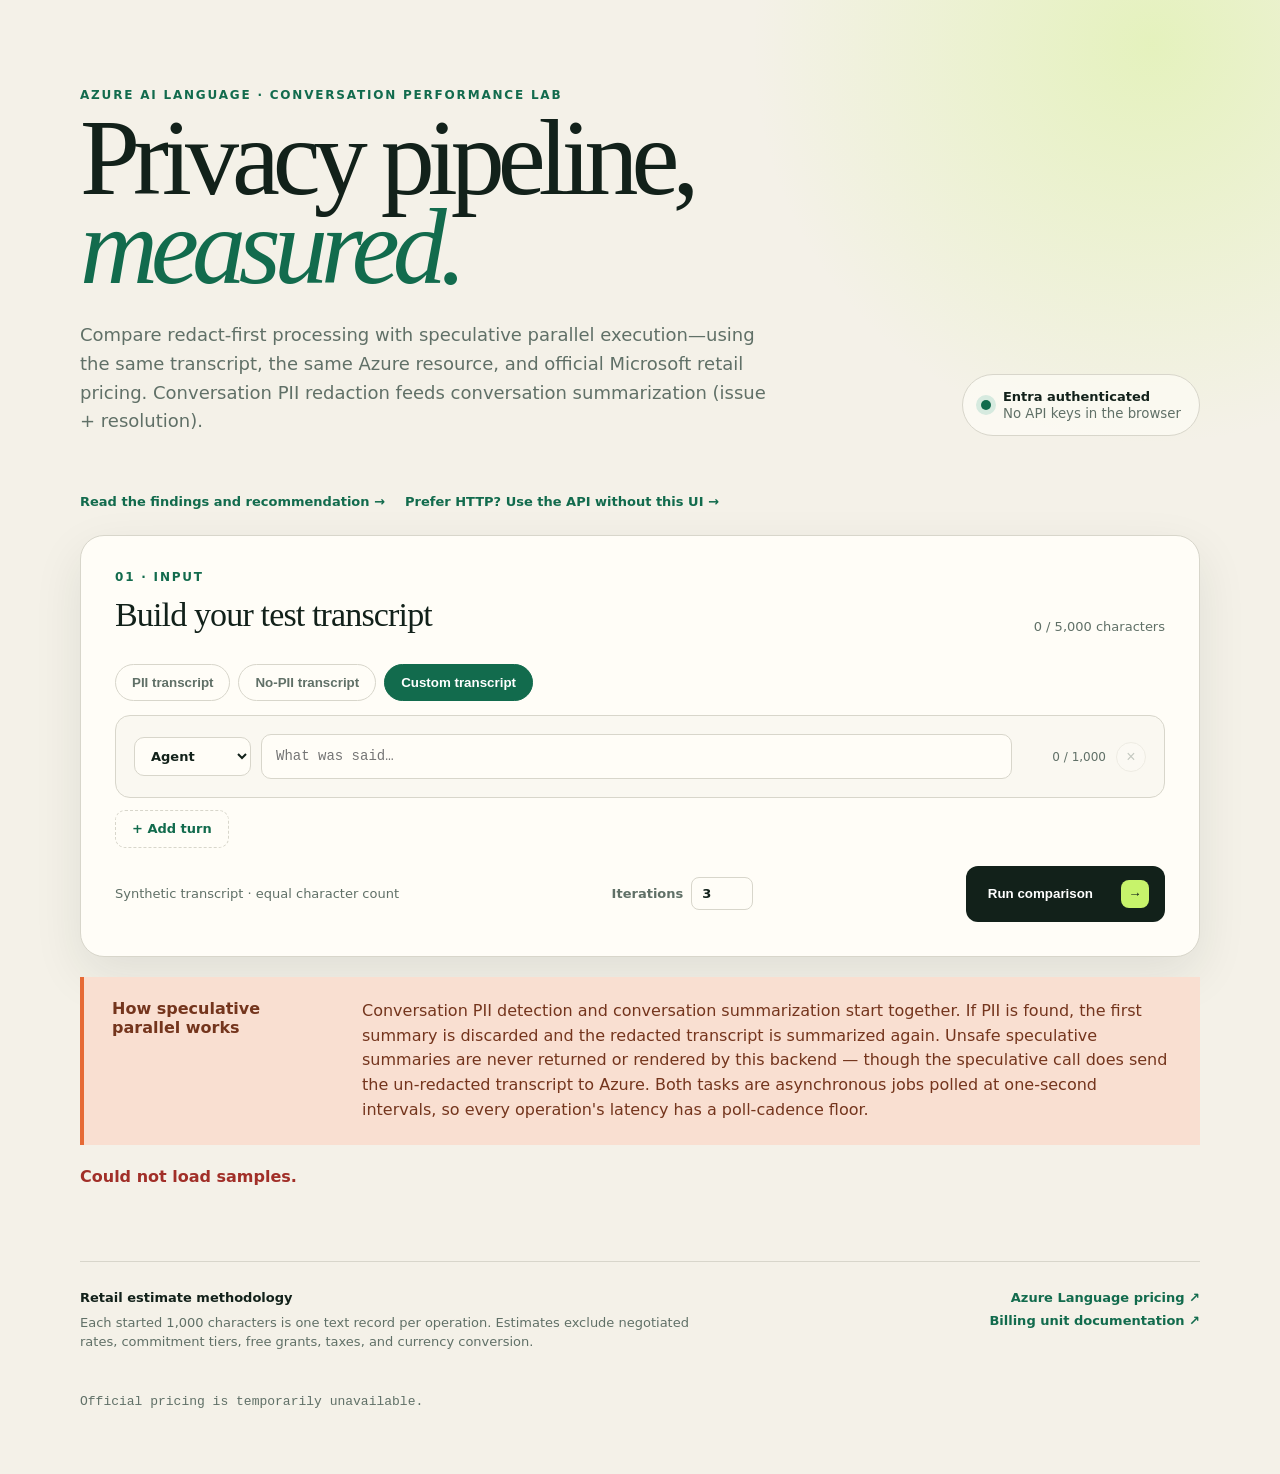
==== commit d09b5836: "fix: derive projection primitives per iteration, and add a findings page The projection built overla" ====
--- a/static/index.html
+++ b/static/index.html
@@ -21,6 +21,7 @@
     </header>
 
     <nav class="page-nav">
+      <a href="/analysis">Read the findings and recommendation →</a>
       <a href="/api-docs">Prefer HTTP? Use the API without this UI →</a>
     </nav>
 
--- a/static/styles.css
+++ b/static/styles.css
@@ -294,3 +294,22 @@
 .plain-list { margin: 16px 0 0; padding-left: 20px; line-height: 1.8; }
 .plain-list li { margin-bottom: 8px; }
 .footnote { margin-top: 16px; color: var(--muted); font-size: 13px; line-height: 1.6; }
+
+.verdict-panel { border-left: 4px solid var(--green); }
+.verdict-grid { display: grid; grid-template-columns: 1fr 1fr; gap: 18px; margin-top: 22px; }
+.verdict { padding: 20px 22px; border-radius: 14px; }
+.verdict.yes { color: var(--green); background: var(--green-soft); }
+.verdict.no { color: #74351d; background: var(--orange-soft); }
+.verdict strong { display: block; margin-bottom: 8px; font-size: 14px; }
+.verdict p { margin: 0; color: var(--ink); font-size: 14px; line-height: 1.6; }
+.chart-block { margin: 26px 0 30px; }
+.chart-row-label { margin-bottom: 12px; font-size: 12px; font-weight: 800; text-transform: uppercase; letter-spacing: .04em; color: var(--muted); }
+.hbar { margin-bottom: 8px; border-radius: 8px; background: rgba(18,33,26,.06); }
+.hbar-fill { display: flex; align-items: center; min-width: 160px; height: 40px; padding: 0 14px; border-radius: 8px; }
+.hbar-fill span { color: white; font-size: 13px; font-weight: 800; white-space: nowrap; }
+.hbar-fill.sequential { background: var(--ink); }
+.hbar-fill.parallel { background: var(--green); }
+.chart-note { margin: 10px 0 0; color: var(--muted); font-size: 13px; }
+.api-table td.good, .good { color: var(--green); }
+.warn { color: var(--orange); }
+.projection-grid strong.good { color: var(--green); }
